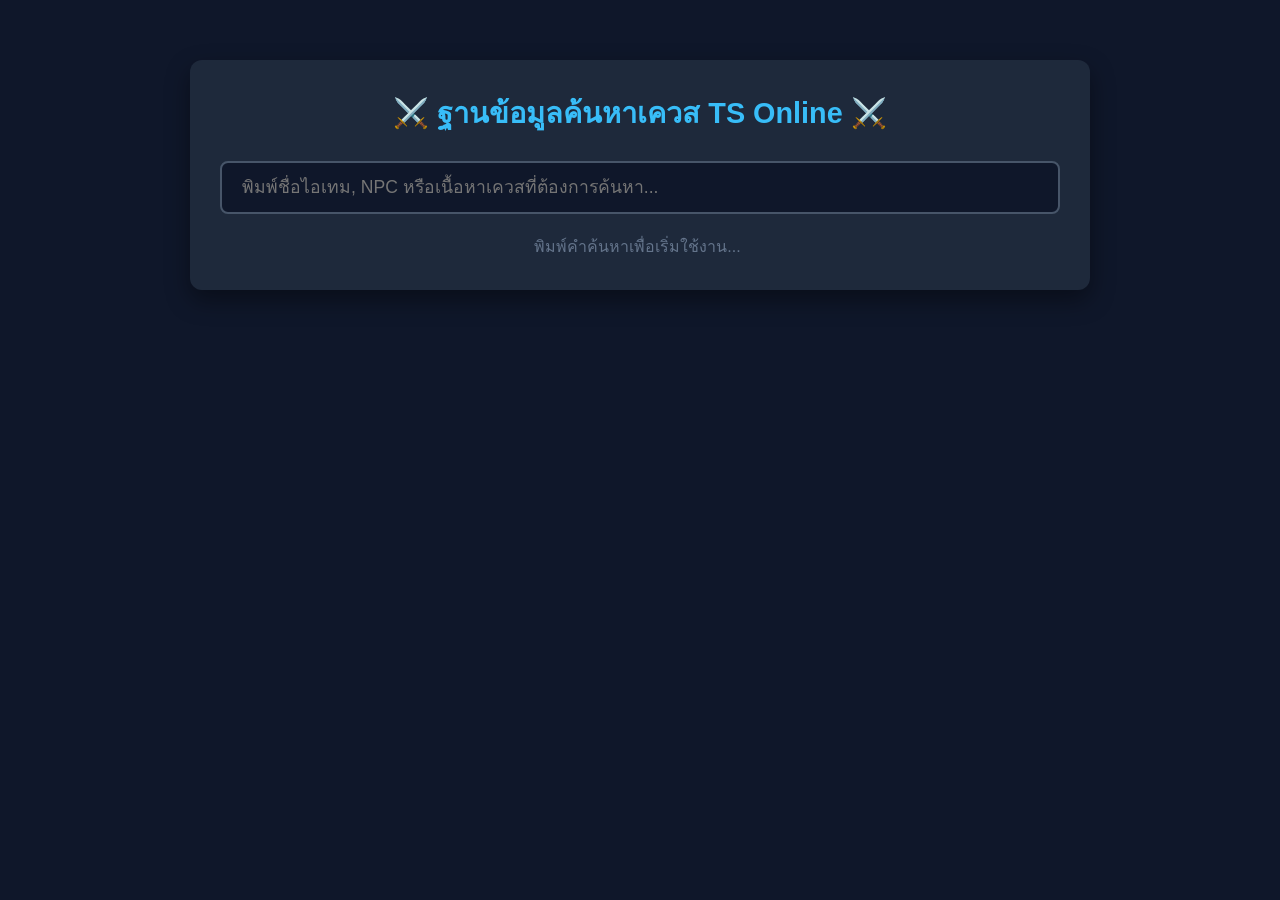
==== index.html @ 1b95e65a "Add files via upload" ====
<!DOCTYPE html>
<html lang="th">
<head>
    <meta charset="UTF-8">
    <meta name="viewport" content="width=device-width, initial-scale=1.0">
    <title>ฐานข้อมูล TS Online - ค้นหาเควสและไอเทม</title>
    <link rel="stylesheet" href="style.css">
</head>
<body>
    <div class="container">
        <h1>⚔️ ฐานข้อมูลค้นหาเควส TS Online ⚔️</h1>
        <div class="search-box">
            <input type="text" id="searchInput" placeholder="พิมพ์ชื่อไอเทม, NPC หรือเนื้อหาเควสที่ต้องการค้นหา..." onkeyup="searchGameData()">
        </div>
        <div id="resultCount"></div>
        <div id="results">
            <p style="text-align: center; color: #64748b;">พิมพ์คำค้นหาเพื่อเริ่มใช้งาน...</p>
        </div>
    </div>
    <script src="script.js"></script>
</body>
</html>
---- style.css ----
* {
    box-sizing: border-box;
    margin: 0;
    padding: 0;
    font-family: 'Segoe UI', Tahoma, Geneva, Verdana, sans-serif;
}

body {
    background-color: #0f172a;
    color: #e2e8f0;
    line-height: 1.6;
    padding: 20px;
}

.container {
    max-width: 900px;
    margin: 40px auto;
    background: #1e293b;
    padding: 30px;
    border-radius: 12px;
    box-shadow: 0 10px 25px rgba(0, 0, 0, 0.4);
}

h1 {
    text-align: center;
    color: #38bdf8;
    margin-bottom: 25px;
    font-size: 1.8rem;
}

.search-box {
    margin-bottom: 20px;
}

#searchInput {
    width: 100%;
    padding: 14px 20px;
    font-size: 1.1rem;
    background-color: #0f172a;
    border: 2px solid #475569;
    color: #fff;
    border-radius: 8px;
    outline: none;
    transition: all 0.3s ease;
}

#searchInput:focus {
    border-color: #38bdf8;
    box-shadow: 0 0 10px rgba(56, 189, 248, 0.3);
}

#resultCount {
    font-size: 0.95rem;
    color: #94a3b8;
    margin-bottom: 15px;
}

#results {
    display: flex;
    flex-direction: column;
    gap: 15px;
    max-height: 600px;
    overflow-y: auto;
    padding-right: 5px;
}

.result-card {
    background: #0f172a;
    border-left: 4px solid #38bdf8;
    padding: 15px 20px;
    border-radius: 6px;
    transition: transform 0.2s;
}

.result-card:hover {
    transform: translateY(-2px);
}

.result-card h3 {
    color: #f43f5e;
    font-size: 1rem;
    margin-bottom: 8px;
}

.result-card pre {
    background: #1e293b;
    padding: 10px;
    border-radius: 4px;
    font-size: 0.85rem;
    color: #cbd5e1;
    white-space: pre-wrap;
    word-break: break-all;
}
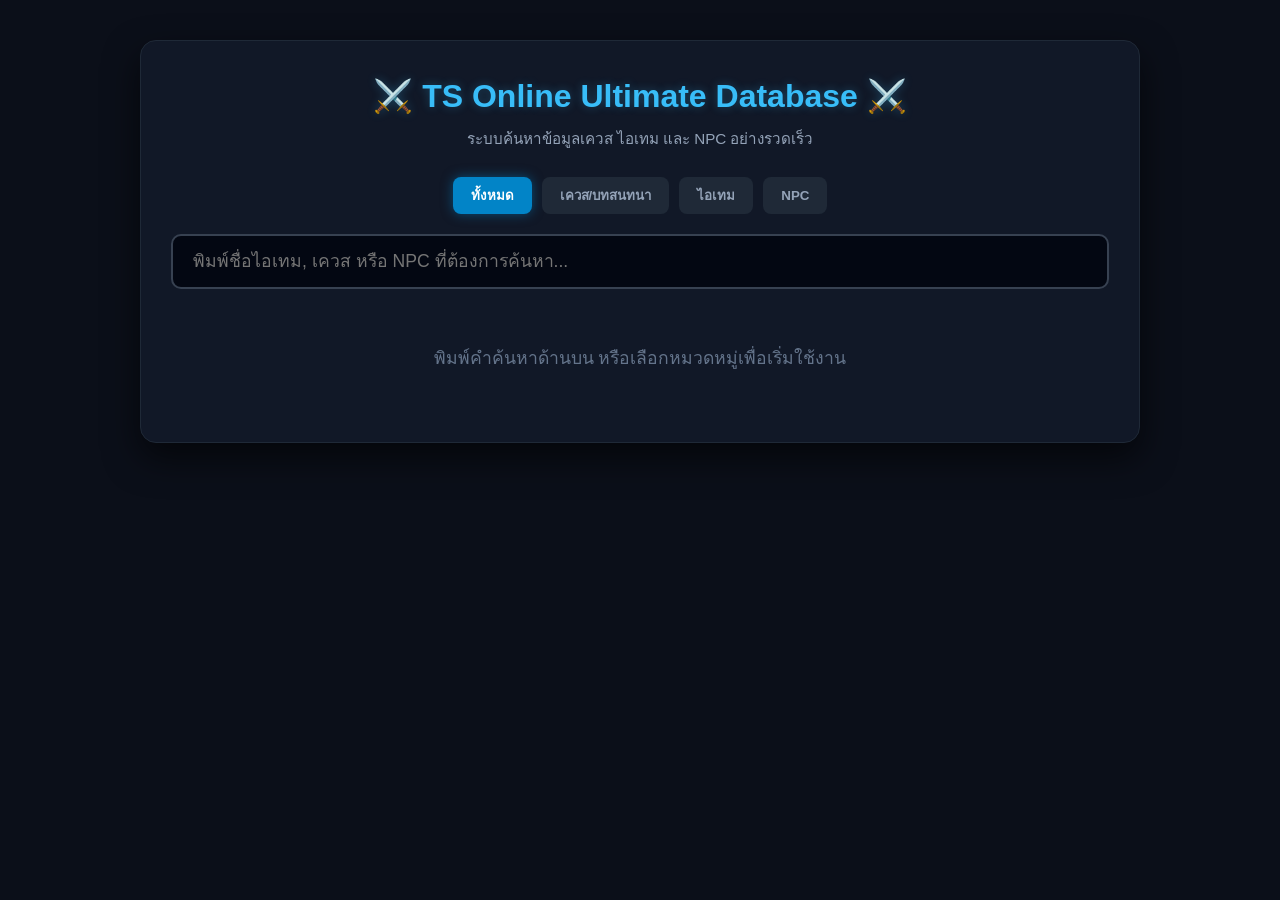
==== commit a44b4616: "Add files via upload" ====
--- a/index.html
+++ b/index.html
@@ -3,20 +3,46 @@
 <head>
     <meta charset="UTF-8">
     <meta name="viewport" content="width=device-width, initial-scale=1.0">
-    <title>ฐานข้อมูล TS Online - ค้นหาเควสและไอเทม</title>
+    <title>TS Online Database - ค้นหาข้อมูลเกม</title>
     <link rel="stylesheet" href="style.css">
 </head>
 <body>
     <div class="container">
-        <h1>⚔️ ฐานข้อมูลค้นหาเควส TS Online ⚔️</h1>
+        <header>
+            <h1>⚔️ TS Online Ultimate Database ⚔️</h1>
+            <p>ระบบค้นหาข้อมูลเควส ไอเทม และ NPC อย่างรวดเร็ว</p>
+        </header>
+
+        <!-- แถบเลือกหมวดหมู่ -->
+        <div class="filter-tabs">
+            <button class="tab-btn active" onclick="setCategory('all', event)">ทั้งหมด</button>
+            <button class="tab-btn" onclick="setCategory('quest', event)">เควส/บทสนทนา</button>
+            <button class="tab-btn" onclick="setCategory('item', event)">ไอเทม</button>
+            <button class="tab-btn" onclick="setCategory('npc', event)">NPC</button>
+        </div>
+
+        <!-- ช่องค้นหา -->
         <div class="search-box">
-            <input type="text" id="searchInput" placeholder="พิมพ์ชื่อไอเทม, NPC หรือเนื้อหาเควสที่ต้องการค้นหา..." onkeyup="searchGameData()">
+            <input type="text" id="searchInput" placeholder="พิมพ์ชื่อไอเทม, เควส หรือ NPC ที่ต้องการค้นหา..." onkeyup="searchGameData()">
         </div>
+
         <div id="resultCount"></div>
+        
+        <!-- พื้นที่แสดงผลตาราง -->
         <div id="results">
-            <p style="text-align: center; color: #64748b;">พิมพ์คำค้นหาเพื่อเริ่มใช้งาน...</p>
+            <div class="welcome-msg">พิมพ์คำค้นหาด้านบน หรือเลือกหมวดหมู่เพื่อเริ่มใช้งาน</div>
         </div>
     </div>
+
+    <!-- Modal สำหรับดูรายละเอียดเชิงลึก -->
+    <div id="detailModal" class="modal" style="display:none;">
+        <div class="modal-content">
+            <span class="close-btn" onclick="closeModal()">&times;</span>
+            <h2>รายละเอียดข้อมูล</h2>
+            <pre id="modalBody"></pre>
+        </div>
+    </div>
+
     <script src="script.js"></script>
 </body>
 </html>
--- a/style.css
+++ b/style.css
@@ -1,93 +1,37 @@
-* {
-    box-sizing: border-box;
-    margin: 0;
-    padding: 0;
-    font-family: 'Segoe UI', Tahoma, Geneva, Verdana, sans-serif;
-}
+* { box-sizing: border-box; margin: 0; padding: 0; font-family: 'Segoe UI', Tahoma, Geneva, Verdana, sans-serif; }
+body { background-color: #0b0f19; color: #f8fafc; line-height: 1.6; padding: 20px; }
+.container { max-width: 1000px; margin: 20px auto; background: #111827; padding: 30px; border-radius: 16px; box-shadow: 0 15px 35px rgba(0,0,0,0.6); border: 1px solid #1f2937; }
 
-body {
-    background-color: #0f172a;
-    color: #e2e8f0;
-    line-height: 1.6;
-    padding: 20px;
-}
+header { text-align: center; margin-bottom: 25px; }
+header h1 { color: #38bdf8; font-size: 2rem; margin-bottom: 5px; text-shadow: 0 0 10px rgba(56,189,248,0.3); }
+header p { color: #94a3b8; font-size: 0.95rem; }
 
-.container {
-    max-width: 900px;
-    margin: 40px auto;
-    background: #1e293b;
-    padding: 30px;
-    border-radius: 12px;
-    box-shadow: 0 10px 25px rgba(0, 0, 0, 0.4);
-}
+.filter-tabs { display: flex; gap: 10px; margin-bottom: 20px; justify-content: center; flex-wrap: wrap; }
+.tab-btn { background: #1f2937; border: none; color: #94a3b8; padding: 8px 18px; border-radius: 8px; cursor: pointer; font-weight: 600; transition: all 0.2s; }
+.tab-btn:hover { background: #374151; color: #fff; }
+.tab-btn.active { background: #0284c7; color: #fff; box-shadow: 0 0 12px rgba(2,132,199,0.5); }
 
-h1 {
-    text-align: center;
-    color: #38bdf8;
-    margin-bottom: 25px;
-    font-size: 1.8rem;
-}
+.search-box input { width: 100%; padding: 15px 20px; font-size: 1.1rem; background-color: #030712; border: 2px solid #374151; color: #fff; border-radius: 10px; outline: none; transition: all 0.3s; }
+.search-box input:focus { border-color: #38bdf8; box-shadow: 0 0 15px rgba(56,189,248,0.2); }
 
-.search-box {
-    margin-bottom: 20px;
-}
+#resultCount { font-size: 0.9rem; color: #94a3b8; margin: 15px 0 10px 0; font-weight: 500; }
 
-#searchInput {
-    width: 100%;
-    padding: 14px 20px;
-    font-size: 1.1rem;
-    background-color: #0f172a;
-    border: 2px solid #475569;
-    color: #fff;
-    border-radius: 8px;
-    outline: none;
-    transition: all 0.3s ease;
-}
+.data-table { width: 100%; border-collapse: collapse; background: #030712; border-radius: 10px; overflow: hidden; border: 1px solid #1f2937; }
+.data-table th, .data-table td { padding: 14px 18px; text-align: left; border-bottom: 1px solid #1f2937; font-size: 0.9rem; }
+.data-table th { background-color: #1f2937; color: #38bdf8; font-weight: 600; }
+.data-table tr:hover { background-color: rgba(56,189,248,0.05); cursor: pointer; }
 
-#searchInput:focus {
-    border-color: #38bdf8;
-    box-shadow: 0 0 10px rgba(56, 189, 248, 0.3);
-}
+.badge { padding: 5px 10px; border-radius: 6px; font-size: 0.75rem; font-weight: bold; display: inline-block; }
+.badge-item { background: #065f46; color: #34d399; }
+.badge-npc { background: #78350f; color: #fbbf24; }
+.badge-quest { background: #5b21b6; color: #a78bfa; }
 
-#resultCount {
-    font-size: 0.95rem;
-    color: #94a3b8;
-    margin-bottom: 15px;
-}
+.welcome-msg, .no-result { text-align: center; color: #64748b; padding: 40px; font-size: 1.1rem; }
 
-#results {
-    display: flex;
-    flex-direction: column;
-    gap: 15px;
-    max-height: 600px;
-    overflow-y: auto;
-    padding-right: 5px;
-}
-
-.result-card {
-    background: #0f172a;
-    border-left: 4px solid #38bdf8;
-    padding: 15px 20px;
-    border-radius: 6px;
-    transition: transform 0.2s;
-}
-
-.result-card:hover {
-    transform: translateY(-2px);
-}
-
-.result-card h3 {
-    color: #f43f5e;
-    font-size: 1rem;
-    margin-bottom: 8px;
-}
-
-.result-card pre {
-    background: #1e293b;
-    padding: 10px;
-    border-radius: 4px;
-    font-size: 0.85rem;
-    color: #cbd5e1;
-    white-space: pre-wrap;
-    word-break: break-all;
-}+/* Modal Styles */
+.modal { position: fixed; top: 0; left: 0; width: 100%; height: 100%; background: rgba(0,0,0,0.8); display: flex; justify-content: center; align-items: center; z-index: 1000; }
+.modal-content { background: #1f2937; padding: 25px; border-radius: 12px; width: 90%; max-width: 600px; max-height: 80vh; overflow-y: auto; position: relative; border: 1px solid #374151; }
+.close-btn { position: absolute; top: 15px; right: 20px; font-size: 1.5rem; color: #94a3b8; cursor: pointer; }
+.close-btn:hover { color: #fff; }
+.modal-content h2 { color: #38bdf8; margin-bottom: 15px; font-size: 1.2rem; }
+.modal-content pre { background: #030712; padding: 15px; border-radius: 8px; color: #e2e8f0; font-size: 0.85rem; white-space: pre-wrap; word-break: break-all; }
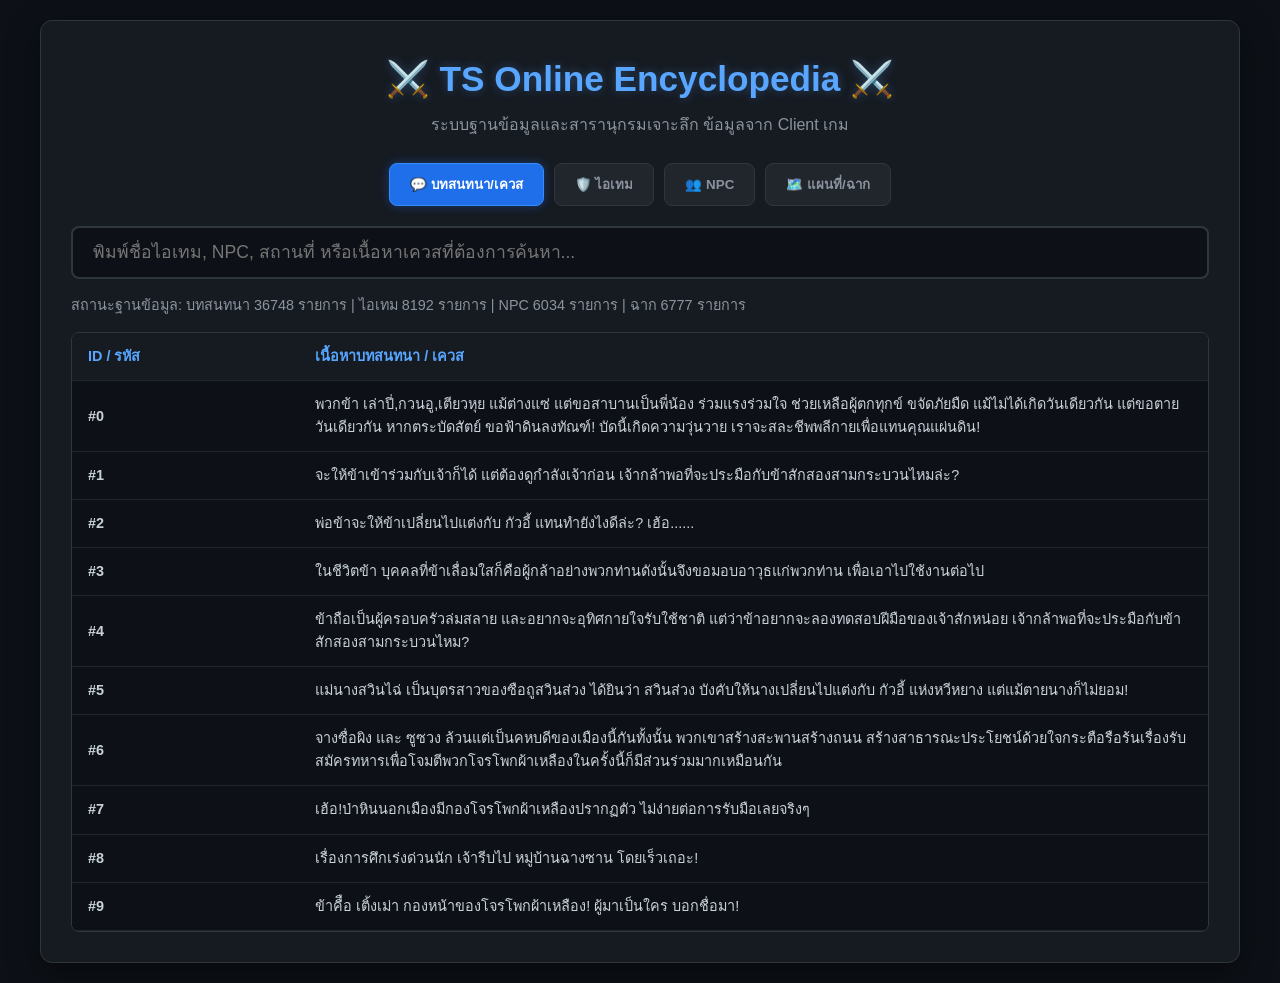
==== commit 4cce0d04: "Add files via upload" ====
--- a/index.html
+++ b/index.html
@@ -3,43 +3,51 @@
 <head>
     <meta charset="UTF-8">
     <meta name="viewport" content="width=device-width, initial-scale=1.0">
-    <title>TS Online Database - ค้นหาข้อมูลเกม</title>
+    <title>TS Online Encyclopedia - สารานุกรมเกม</title>
     <link rel="stylesheet" href="style.css">
 </head>
 <body>
-    <div class="container">
-        <header>
-            <h1>⚔️ TS Online Ultimate Database ⚔️</h1>
-            <p>ระบบค้นหาข้อมูลเควส ไอเทม และ NPC อย่างรวดเร็ว</p>
+    <div class="site-container">
+        <!-- แถบหัวเว็บ -->
+        <header class="site-header">
+            <h1>⚔️ TS Online Encyclopedia ⚔️</h1>
+            <p>ระบบฐานข้อมูลและสารานุกรมเจาะลึก ข้อมูลจาก Client เกม</p>
         </header>
 
-        <!-- แถบเลือกหมวดหมู่ -->
-        <div class="filter-tabs">
-            <button class="tab-btn active" onclick="setCategory('all', event)">ทั้งหมด</button>
-            <button class="tab-btn" onclick="setCategory('quest', event)">เควส/บทสนทนา</button>
-            <button class="tab-btn" onclick="setCategory('item', event)">ไอเทม</button>
-            <button class="tab-btn" onclick="setCategory('npc', event)">NPC</button>
+        <!-- แถบเลือกหมวดหมู่ข้อมูล -->
+        <div class="category-tabs">
+            <button class="tab-btn active" onclick="switchTab('talk', event)">💬 บทสนทนา/เควส</button>
+            <button class="tab-btn" onclick="switchTab('item', event)">🛡️ ไอเทม</button>
+            <button class="tab-btn" onclick="switchTab('npc', event)">👥 NPC</button>
+            <button class="tab-btn" onclick="switchTab('scene', event)">🗺️ แผนที่/ฉาก</button>
         </div>
 
-        <!-- ช่องค้นหา -->
-        <div class="search-box">
-            <input type="text" id="searchInput" placeholder="พิมพ์ชื่อไอเทม, เควส หรือ NPC ที่ต้องการค้นหา..." onkeyup="searchGameData()">
+        <!-- ช่องค้นหาหลัก -->
+        <div class="search-section">
+            <input type="text" id="searchInput" placeholder="พิมพ์ชื่อไอเทม, NPC, สถานที่ หรือเนื้อหาเควสที่ต้องการค้นหา..." onkeyup="filterData()">
         </div>
 
-        <div id="resultCount"></div>
-        
-        <!-- พื้นที่แสดงผลตาราง -->
-        <div id="results">
-            <div class="welcome-msg">พิมพ์คำค้นหาด้านบน หรือเลือกหมวดหมู่เพื่อเริ่มใช้งาน</div>
+        <div id="statsInfo" class="stats-info">กำลังโหลดข้อมูลฐานข้อมูล...</div>
+
+        <!-- พื้นที่แสดงตารางผลลัพธ์ -->
+        <div class="table-container">
+            <table class="encyclopedia-table">
+                <thead id="tableHeader">
+                    <!-- หัวตารางจะเปลี่ยนไปตามหมวดหมู่ -->
+                </thead>
+                <tbody id="tableBody">
+                    <!-- ข้อมูลจะถูกเติมด้วย JavaScript -->
+                </tbody>
+            </table>
         </div>
     </div>
 
     <!-- Modal สำหรับดูรายละเอียดเชิงลึก -->
-    <div id="detailModal" class="modal" style="display:none;">
-        <div class="modal-content">
+    <div id="detailModal" class="modal-overlay" style="display:none;">
+        <div class="modal-box">
             <span class="close-btn" onclick="closeModal()">&times;</span>
-            <h2>รายละเอียดข้อมูล</h2>
-            <pre id="modalBody"></pre>
+            <h2 id="modalTitle">รายละเอียดข้อมูล</h2>
+            <div id="modalContent" class="modal-body-content"></div>
         </div>
     </div>
 
--- a/style.css
+++ b/style.css
@@ -1,37 +1,31 @@
 * { box-sizing: border-box; margin: 0; padding: 0; font-family: 'Segoe UI', Tahoma, Geneva, Verdana, sans-serif; }
-body { background-color: #0b0f19; color: #f8fafc; line-height: 1.6; padding: 20px; }
-.container { max-width: 1000px; margin: 20px auto; background: #111827; padding: 30px; border-radius: 16px; box-shadow: 0 15px 35px rgba(0,0,0,0.6); border: 1px solid #1f2937; }
+body { background-color: #0d1117; color: #c9d1d9; line-height: 1.6; padding: 20px; }
+.site-container { max-width: 1200px; margin: 0 auto; background: #161b22; padding: 30px; border-radius: 12px; box-shadow: 0 10px 30px rgba(0,0,0,0.5); border: 1px solid #30363d; }
 
-header { text-align: center; margin-bottom: 25px; }
-header h1 { color: #38bdf8; font-size: 2rem; margin-bottom: 5px; text-shadow: 0 0 10px rgba(56,189,248,0.3); }
-header p { color: #94a3b8; font-size: 0.95rem; }
+.site-header { text-align: center; margin-bottom: 25px; }
+.site-header h1 { color: #58a6ff; font-size: 2.2rem; margin-bottom: 5px; text-shadow: 0 0 10px rgba(88,166,255,0.3); }
+.site-header p { color: #8b949e; font-size: 1rem; }
 
-.filter-tabs { display: flex; gap: 10px; margin-bottom: 20px; justify-content: center; flex-wrap: wrap; }
-.tab-btn { background: #1f2937; border: none; color: #94a3b8; padding: 8px 18px; border-radius: 8px; cursor: pointer; font-weight: 600; transition: all 0.2s; }
-.tab-btn:hover { background: #374151; color: #fff; }
-.tab-btn.active { background: #0284c7; color: #fff; box-shadow: 0 0 12px rgba(2,132,199,0.5); }
+.category-tabs { display: flex; gap: 10px; margin-bottom: 20px; justify-content: center; flex-wrap: wrap; }
+.tab-btn { background: #21262d; border: 1px solid #30363d; color: #8b949e; padding: 10px 20px; border-radius: 8px; cursor: pointer; font-weight: 600; transition: all 0.2s; }
+.tab-btn:hover { background: #30363d; color: #c9d1d9; }
+.tab-btn.active { background: #1f6feb; color: #fff; border-color: #388bfd; box-shadow: 0 0 10px rgba(31,111,235,0.4); }
 
-.search-box input { width: 100%; padding: 15px 20px; font-size: 1.1rem; background-color: #030712; border: 2px solid #374151; color: #fff; border-radius: 10px; outline: none; transition: all 0.3s; }
-.search-box input:focus { border-color: #38bdf8; box-shadow: 0 0 15px rgba(56,189,248,0.2); }
+.search-section input { width: 100%; padding: 14px 20px; font-size: 1.1rem; background-color: #0d1117; border: 2px solid #30363d; color: #fff; border-radius: 8px; outline: none; transition: all 0.3s; }
+.search-section input:focus { border-color: #58a6ff; box-shadow: 0 0 10px rgba(88,166,255,0.2); }
 
-#resultCount { font-size: 0.9rem; color: #94a3b8; margin: 15px 0 10px 0; font-weight: 500; }
+.stats-info { font-size: 0.9rem; color: #8b949e; margin: 15px 0; font-weight: 500; }
 
-.data-table { width: 100%; border-collapse: collapse; background: #030712; border-radius: 10px; overflow: hidden; border: 1px solid #1f2937; }
-.data-table th, .data-table td { padding: 14px 18px; text-align: left; border-bottom: 1px solid #1f2937; font-size: 0.9rem; }
-.data-table th { background-color: #1f2937; color: #38bdf8; font-weight: 600; }
-.data-table tr:hover { background-color: rgba(56,189,248,0.05); cursor: pointer; }
-
-.badge { padding: 5px 10px; border-radius: 6px; font-size: 0.75rem; font-weight: bold; display: inline-block; }
-.badge-item { background: #065f46; color: #34d399; }
-.badge-npc { background: #78350f; color: #fbbf24; }
-.badge-quest { background: #5b21b6; color: #a78bfa; }
-
-.welcome-msg, .no-result { text-align: center; color: #64748b; padding: 40px; font-size: 1.1rem; }
+.table-container { width: 100%; overflow-x: auto; background: #0d1117; border-radius: 8px; border: 1px solid #30363d; max-height: 600px; overflow-y: auto; }
+.encyclopedia-table { width: 100%; border-collapse: collapse; text-align: left; }
+.encyclopedia-table th, .encyclopedia-table td { padding: 12px 16px; border-bottom: 1px solid #21262d; font-size: 0.9rem; }
+.encyclopedia-table th { background-color: #161b22; color: #58a6ff; font-weight: 600; position: sticky; top: 0; z-index: 10; }
+.encyclopedia-table tr:hover { background-color: rgba(88,166,255,0.05); cursor: pointer; }
 
 /* Modal Styles */
-.modal { position: fixed; top: 0; left: 0; width: 100%; height: 100%; background: rgba(0,0,0,0.8); display: flex; justify-content: center; align-items: center; z-index: 1000; }
-.modal-content { background: #1f2937; padding: 25px; border-radius: 12px; width: 90%; max-width: 600px; max-height: 80vh; overflow-y: auto; position: relative; border: 1px solid #374151; }
-.close-btn { position: absolute; top: 15px; right: 20px; font-size: 1.5rem; color: #94a3b8; cursor: pointer; }
+.modal-overlay { position: fixed; top: 0; left: 0; width: 100%; height: 100%; background: rgba(0,0,0,0.8); display: flex; justify-content: center; align-items: center; z-index: 1000; }
+.modal-box { background: #161b22; padding: 25px; border-radius: 12px; width: 90%; max-width: 700px; max-height: 80vh; overflow-y: auto; position: relative; border: 1px solid #30363d; box-shadow: 0 15px 35px rgba(0,0,0,0.7); }
+.close-btn { position: absolute; top: 15px; right: 20px; font-size: 1.5rem; color: #8b949e; cursor: pointer; }
 .close-btn:hover { color: #fff; }
-.modal-content h2 { color: #38bdf8; margin-bottom: 15px; font-size: 1.2rem; }
-.modal-content pre { background: #030712; padding: 15px; border-radius: 8px; color: #e2e8f0; font-size: 0.85rem; white-space: pre-wrap; word-break: break-all; }+.modal-box h2 { color: #58a6ff; margin-bottom: 15px; font-size: 1.3rem; }
+.modal-body-content { background: #0d1117; padding: 15px; border-radius: 8px; color: #c9d1d9; font-size: 0.9rem; white-space: pre-wrap; word-break: break-all; border: 1px solid #30363d; }
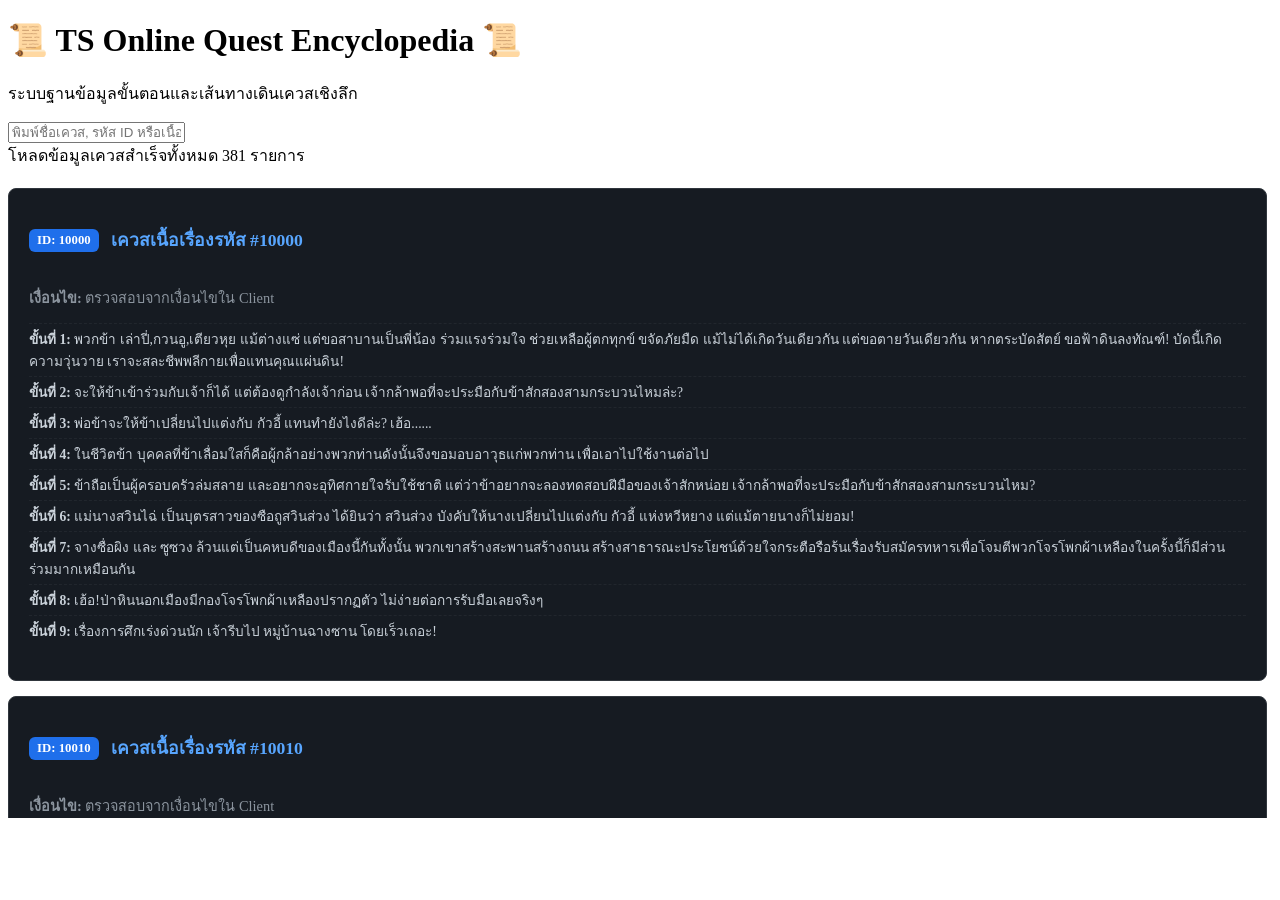
==== commit 77f91d91: "Add files via upload" ====
--- a/index.html
+++ b/index.html
@@ -3,50 +3,35 @@
 <head>
     <meta charset="UTF-8">
     <meta name="viewport" content="width=device-width, initial-scale=1.0">
-    <title>TS Online Encyclopedia - สารานุกรมเกม</title>
+    <title>TS Online Quest Encyclopedia - สารานุกรมเควส</title>
     <link rel="stylesheet" href="style.css">
 </head>
 <body>
     <div class="site-container">
         <!-- แถบหัวเว็บ -->
         <header class="site-header">
-            <h1>⚔️ TS Online Encyclopedia ⚔️</h1>
-            <p>ระบบฐานข้อมูลและสารานุกรมเจาะลึก ข้อมูลจาก Client เกม</p>
+            <h1>📜 TS Online Quest Encyclopedia 📜</h1>
+            <p>ระบบฐานข้อมูลขั้นตอนและเส้นทางเดินเควสเชิงลึก</p>
         </header>
 
-        <!-- แถบเลือกหมวดหมู่ข้อมูล -->
-        <div class="category-tabs">
-            <button class="tab-btn active" onclick="switchTab('talk', event)">💬 บทสนทนา/เควส</button>
-            <button class="tab-btn" onclick="switchTab('item', event)">🛡️ ไอเทม</button>
-            <button class="tab-btn" onclick="switchTab('npc', event)">👥 NPC</button>
-            <button class="tab-btn" onclick="switchTab('scene', event)">🗺️ แผนที่/ฉาก</button>
+        <!-- ช่องค้นหาเควส -->
+        <div class="search-section">
+            <input type="text" id="searchInput" placeholder="พิมพ์ชื่อเควส, รหัส ID หรือเนื้อหาขั้นตอนเพื่อค้นหา..." onkeyup="searchQuests()">
         </div>
 
-        <!-- ช่องค้นหาหลัก -->
-        <div class="search-section">
-            <input type="text" id="searchInput" placeholder="พิมพ์ชื่อไอเทม, NPC, สถานที่ หรือเนื้อหาเควสที่ต้องการค้นหา..." onkeyup="filterData()">
-        </div>
+        <div id="statsInfo" class="stats-info">กำลังโหลดข้อมูลเควส...</div>
 
-        <div id="statsInfo" class="stats-info">กำลังโหลดข้อมูลฐานข้อมูล...</div>
-
-        <!-- พื้นที่แสดงตารางผลลัพธ์ -->
-        <div class="table-container">
-            <table class="encyclopedia-table">
-                <thead id="tableHeader">
-                    <!-- หัวตารางจะเปลี่ยนไปตามหมวดหมู่ -->
-                </thead>
-                <tbody id="tableBody">
-                    <!-- ข้อมูลจะถูกเติมด้วย JavaScript -->
-                </tbody>
-            </table>
+        <!-- พื้นที่แสดงผลรายการเควส -->
+        <div id="questList" class="quest-list-container">
+            <!-- ข้อมูลเควสจะแสดงที่นี่ -->
         </div>
     </div>
 
-    <!-- Modal สำหรับดูรายละเอียดเชิงลึก -->
+    <!-- Modal สำหรับแสดงขั้นตอนเควสแบบละเอียด -->
     <div id="detailModal" class="modal-overlay" style="display:none;">
         <div class="modal-box">
             <span class="close-btn" onclick="closeModal()">&times;</span>
-            <h2 id="modalTitle">รายละเอียดข้อมูล</h2>
+            <h2 id="modalTitle">รายละเอียดเควส</h2>
             <div id="modalContent" class="modal-body-content"></div>
         </div>
     </div>
--- a/style.css
+++ b/style.css
@@ -1,31 +1,9 @@
-* { box-sizing: border-box; margin: 0; padding: 0; font-family: 'Segoe UI', Tahoma, Geneva, Verdana, sans-serif; }
-body { background-color: #0d1117; color: #c9d1d9; line-height: 1.6; padding: 20px; }
-.site-container { max-width: 1200px; margin: 0 auto; background: #161b22; padding: 30px; border-radius: 12px; box-shadow: 0 10px 30px rgba(0,0,0,0.5); border: 1px solid #30363d; }
-
-.site-header { text-align: center; margin-bottom: 25px; }
-.site-header h1 { color: #58a6ff; font-size: 2.2rem; margin-bottom: 5px; text-shadow: 0 0 10px rgba(88,166,255,0.3); }
-.site-header p { color: #8b949e; font-size: 1rem; }
-
-.category-tabs { display: flex; gap: 10px; margin-bottom: 20px; justify-content: center; flex-wrap: wrap; }
-.tab-btn { background: #21262d; border: 1px solid #30363d; color: #8b949e; padding: 10px 20px; border-radius: 8px; cursor: pointer; font-weight: 600; transition: all 0.2s; }
-.tab-btn:hover { background: #30363d; color: #c9d1d9; }
-.tab-btn.active { background: #1f6feb; color: #fff; border-color: #388bfd; box-shadow: 0 0 10px rgba(31,111,235,0.4); }
-
-.search-section input { width: 100%; padding: 14px 20px; font-size: 1.1rem; background-color: #0d1117; border: 2px solid #30363d; color: #fff; border-radius: 8px; outline: none; transition: all 0.3s; }
-.search-section input:focus { border-color: #58a6ff; box-shadow: 0 0 10px rgba(88,166,255,0.2); }
-
-.stats-info { font-size: 0.9rem; color: #8b949e; margin: 15px 0; font-weight: 500; }
-
-.table-container { width: 100%; overflow-x: auto; background: #0d1117; border-radius: 8px; border: 1px solid #30363d; max-height: 600px; overflow-y: auto; }
-.encyclopedia-table { width: 100%; border-collapse: collapse; text-align: left; }
-.encyclopedia-table th, .encyclopedia-table td { padding: 12px 16px; border-bottom: 1px solid #21262d; font-size: 0.9rem; }
-.encyclopedia-table th { background-color: #161b22; color: #58a6ff; font-weight: 600; position: sticky; top: 0; z-index: 10; }
-.encyclopedia-table tr:hover { background-color: rgba(88,166,255,0.05); cursor: pointer; }
-
-/* Modal Styles */
-.modal-overlay { position: fixed; top: 0; left: 0; width: 100%; height: 100%; background: rgba(0,0,0,0.8); display: flex; justify-content: center; align-items: center; z-index: 1000; }
-.modal-box { background: #161b22; padding: 25px; border-radius: 12px; width: 90%; max-width: 700px; max-height: 80vh; overflow-y: auto; position: relative; border: 1px solid #30363d; box-shadow: 0 15px 35px rgba(0,0,0,0.7); }
-.close-btn { position: absolute; top: 15px; right: 20px; font-size: 1.5rem; color: #8b949e; cursor: pointer; }
-.close-btn:hover { color: #fff; }
-.modal-box h2 { color: #58a6ff; margin-bottom: 15px; font-size: 1.3rem; }
-.modal-body-content { background: #0d1117; padding: 15px; border-radius: 8px; color: #c9d1d9; font-size: 0.9rem; white-space: pre-wrap; word-break: break-all; border: 1px solid #30363d; }+.quest-list-container { display: grid; grid-template-columns: 1fr; gap: 15px; margin-top: 20px; max-height: 70vh; overflow-y: auto; padding-right: 5px; }
+.quest-card { background: #161b22; border: 1px solid #30363d; border-radius: 8px; padding: 20px; cursor: pointer; transition: all 0.2s; }
+.quest-card:hover { border-color: #58a6ff; box-shadow: 0 4px 15px rgba(88,166,255,0.15); transform: translateY(-2px); }
+.quest-card-header { display: flex; align-items: center; gap: 12px; margin-bottom: 10px; }
+.badge-quest-id { background: #1f6feb; color: #fff; padding: 4px 8px; border-radius: 6px; font-size: 0.8rem; font-weight: bold; }
+.quest-card-header h3 { color: #58a6ff; font-size: 1.1rem; }
+.quest-card-body p { color: #8b949e; font-size: 0.9rem; margin-bottom: 8px; }
+.quest-steps-preview { list-style-type: none; padding-left: 0; font-size: 0.85rem; color: #c9d1d9; }
+.quest-step-item { padding: 4px 0; border-top: 1px dashed #21262d; }
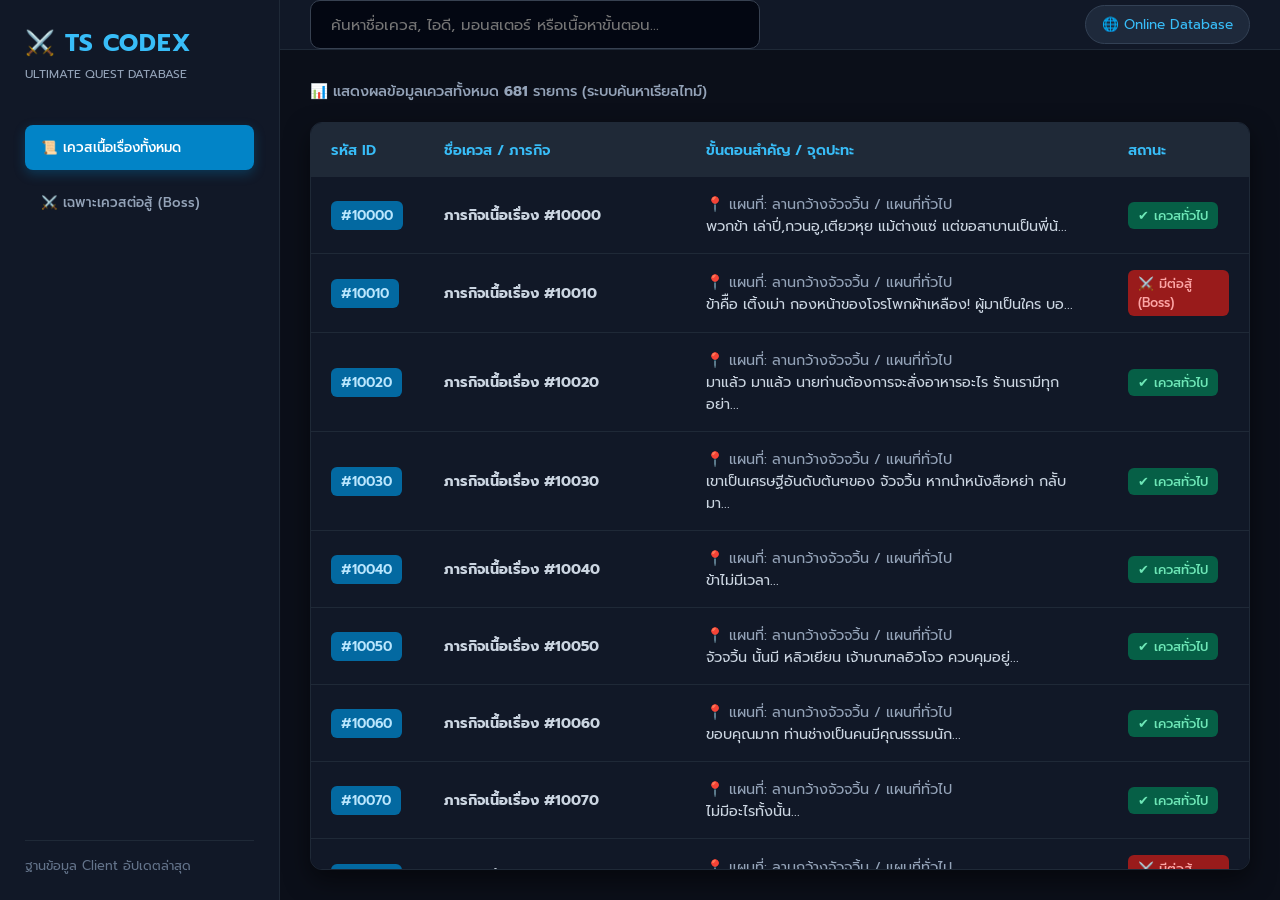
==== commit 323b1480: "Add files via upload" ====
--- a/index.html
+++ b/index.html
@@ -3,36 +3,70 @@
 <head>
     <meta charset="UTF-8">
     <meta name="viewport" content="width=device-width, initial-scale=1.0">
-    <title>TS Online Quest Encyclopedia - สารานุกรมเควส</title>
+    <title>TS Online Elite Quest Codex - สารานุกรมเควสขั้นเทพ</title>
     <link rel="stylesheet" href="style.css">
+    <!-- Google Fonts สำหรับฟอนต์เกมมิ่งทันสมัย -->
+    <link href="https://fonts.googleapis.com/css2?family=Prompt:wght@300;400;500;600;700&display=swap" rel="stylesheet">
 </head>
 <body>
-    <div class="site-container">
-        <!-- แถบหัวเว็บ -->
-        <header class="site-header">
-            <h1>📜 TS Online Quest Encyclopedia 📜</h1>
-            <p>ระบบฐานข้อมูลขั้นตอนและเส้นทางเดินเควสเชิงลึก</p>
-        </header>
+    <div class="app-layout">
+        <!-- Sidebar ด้านซ้ายสำหรับเลือกหมวด / กรองข้อมูล -->
+        <aside class="sidebar">
+            <div class="logo-area">
+                <h2>⚔️ TS CODEX</h2>
+                <span>Ultimate Quest Database</span>
+            </div>
+            <nav class="nav-menu">
+                <button class="nav-btn active" onclick="filterCategory('all', event)">📜 เควสเนื้อเรื่องทั้งหมด</button>
+                <button class="nav-btn" onclick="filterCategory('fight', event)">⚔️ เฉพาะเควสต่อสู้ (Boss)</button>
+            </nav>
+            <div class="sidebar-footer">
+                <p>ฐานข้อมูล Client อัปเดตล่าสุด</p>
+            </div>
+        </aside>
 
-        <!-- ช่องค้นหาเควส -->
-        <div class="search-section">
-            <input type="text" id="searchInput" placeholder="พิมพ์ชื่อเควส, รหัส ID หรือเนื้อหาขั้นตอนเพื่อค้นหา..." onkeyup="searchQuests()">
-        </div>
+        <!-- พื้นที่เนื้อหาหลักด้านขวา -->
+        <main class="main-content">
+            <header class="top-header">
+                <div class="search-box">
+                    <input type="text" id="searchInput" placeholder="ค้นหาชื่อเควส, ไอดี, มอนสเตอร์ หรือเนื้อหาขั้นตอน..." onkeyup="searchQuests()">
+                </div>
+                <div class="user-badge"><span>🌐 Online Database</span></div>
+            </header>
 
-        <div id="statsInfo" class="stats-info">กำลังโหลดข้อมูลเควส...</div>
-
-        <!-- พื้นที่แสดงผลรายการเควส -->
-        <div id="questList" class="quest-list-container">
-            <!-- ข้อมูลเควสจะแสดงที่นี่ -->
-        </div>
+            <div class="content-body">
+                <div class="stats-bar" id="statsInfo">กำลังโหลดข้อมูลระบบ...</div>
+                
+                <!-- ตารางแสดงผลสไตล์ Modern Table ผสมการ์ด -->
+                <div class="table-card-wrapper">
+                    <table class="modern-table">
+                        <thead>
+                            <tr>
+                                <th width="12%">รหัส ID</th>
+                                <th width="28%">ชื่อเควส / ภารกิจ</th>
+                                <th width="45%">ขั้นตอนสำคัญ / จุดปะทะ</th>
+                                <th width="15%">สถานะ</th>
+                            </tr>
+                        </thead>
+                        <tbody id="questTableBody">
+                            <!-- ข้อมูลสอดแทรกด้วย JS -->
+                        </tbody>
+                    </table>
+                </div>
+            </div>
+        </main>
     </div>
 
-    <!-- Modal สำหรับแสดงขั้นตอนเควสแบบละเอียด -->
-    <div id="detailModal" class="modal-overlay" style="display:none;">
-        <div class="modal-box">
-            <span class="close-btn" onclick="closeModal()">&times;</span>
-            <h2 id="modalTitle">รายละเอียดเควส</h2>
-            <div id="modalContent" class="modal-body-content"></div>
+    <!-- Modal Popup สำหรับดูรายละเอียดสเต็ปการเดินเควสแบบละเอียดยิบ -->
+    <div id="questModal" class="modal-backdrop" style="display:none;">
+        <div class="modal-container">
+            <div class="modal-header">
+                <h3 id="modalQuestTitle">รายละเอียดเควส</h3>
+                <button class="close-x" onclick="closeModal()">&times;</button>
+            </div>
+            <div class="modal-body" id="modalQuestBody">
+                <!-- รายละเอียดสเต็ปย่อย -->
+            </div>
         </div>
     </div>
 
--- a/style.css
+++ b/style.css
@@ -1,9 +1,45 @@
-.quest-list-container { display: grid; grid-template-columns: 1fr; gap: 15px; margin-top: 20px; max-height: 70vh; overflow-y: auto; padding-right: 5px; }
-.quest-card { background: #161b22; border: 1px solid #30363d; border-radius: 8px; padding: 20px; cursor: pointer; transition: all 0.2s; }
-.quest-card:hover { border-color: #58a6ff; box-shadow: 0 4px 15px rgba(88,166,255,0.15); transform: translateY(-2px); }
-.quest-card-header { display: flex; align-items: center; gap: 12px; margin-bottom: 10px; }
-.badge-quest-id { background: #1f6feb; color: #fff; padding: 4px 8px; border-radius: 6px; font-size: 0.8rem; font-weight: bold; }
-.quest-card-header h3 { color: #58a6ff; font-size: 1.1rem; }
-.quest-card-body p { color: #8b949e; font-size: 0.9rem; margin-bottom: 8px; }
-.quest-steps-preview { list-style-type: none; padding-left: 0; font-size: 0.85rem; color: #c9d1d9; }
-.quest-step-item { padding: 4px 0; border-top: 1px dashed #21262d; }+* { box-sizing: border-box; margin: 0; padding: 0; font-family: 'Prompt', sans-serif; }
+body { background: #090d16; color: #e1e7ec; height: 100vh; overflow: hidden; }
+
+.app-layout { display: flex; height: 100vh; width: 100vw; }
+
+/* Sidebar */
+.sidebar { width: 280px; background: #111827; border-right: 1px solid #1f2937; display: flex; flex-direction: column; padding: 25px; }
+.logo-area h2 { color: #38bdf8; font-size: 1.5rem; font-weight: 700; letter-spacing: 1px; }
+.logo-area span { font-size: 0.75rem; color: #94a3b8; text-transform: uppercase; }
+.nav-menu { margin-top: 40px; display: flex; flex-direction: column; gap: 10px; flex-grow: 1; }
+.nav-btn { background: transparent; border: none; color: #94a3b8; text-align: left; padding: 12px 16px; border-radius: 8px; cursor: pointer; font-size: 0.95font; font-weight: 500; transition: all 0.2s; }
+.nav-btn:hover, .nav-btn.active { background: #0284c7; color: #fff; box-shadow: 0 4px 12px rgba(2, 132, 199, 0.3); }
+.sidebar-footer { font-size: 0.8rem; color: #64748b; border-top: 1px solid #1f2937; padding-top: 15px; }
+
+/* Main Content */
+.main-content { flex-grow: 1; display: flex; flex-direction: column; background: #0b0f19; overflow: hidden; }
+.top-header { height: 80px; background: #111827; border-bottom: 1px solid #1f2937; display: flex; align-items: center; justify-content: space-between; padding: 0 30px; }
+.search-box input { width: 450px; background: #030712; border: 1px solid #374151; padding: 12px 20px; border-radius: 10px; color: #fff; font-size: 0.95rem; outline: none; transition: all 0.3s; }
+.search-box input:focus { border-color: #38bdf8; box-shadow: 0 0 0 3px rgba(56, 189, 248, 0.15); }
+.user-badge { background: #1e293b; padding: 8px 16px; border-radius: 20px; font-size: 0.85rem; color: #38bdf8; border: 1px solid #334155; }
+
+.content-body { padding: 30px; flex-grow: 1; display: flex; flex-direction: column; overflow: hidden; }
+.stats-bar { margin-bottom: 20px; font-size: 0.9rem; color: #94a3b8; font-weight: 500; }
+
+/* Table Style */
+.table-card-wrapper { background: #111827; border: 1px solid #1f2937; border-radius: 12px; flex-grow: 1; overflow-y: auto; box-shadow: 0 10px 25px rgba(0,0,0,0.5); }
+.modern-table { width: 100%; border-collapse: collapse; text-align: left; }
+.modern-table th { background: #1f2937; color: #38bdf8; padding: 16px 20px; font-weight: 600; font-size: 0.9rem; position: sticky; top: 0; z-index: 10; }
+.modern-table td { padding: 16px 20px; border-bottom: 1px solid #1f2937; font-size: 0.9rem; color: #cbd5e1; }
+.modern-table tr:hover { background: rgba(56, 189, 248, 0.04); cursor: pointer; }
+
+.badge-id { background: #0369a1; color: #bae6fd; padding: 4px 10px; border-radius: 6px; font-weight: 600; font-size: 0.85rem; }
+.badge-status { background: #065f46; color: #6ee7b7; padding: 4px 10px; border-radius: 6px; font-size: 0.8rem; font-weight: 500; display: inline-block; }
+.badge-fight { background: #991b1b; color: #fca5a5; padding: 4px 10px; border-radius: 6px; font-size: 0.8rem; font-weight: 500; display: inline-block; }
+
+/* Modal Popup */
+.modal-backdrop { position: fixed; top: 0; left: 0; width: 100vw; height: 100vh; background: rgba(0,0,0,0.75); backdrop-filter: blur(5px); display: flex; justify-content: center; align-items: center; z-index: 1000; }
+.modal-container { background: #111827; border: 1px solid #374151; width: 700px; max-height: 85vh; border-radius: 16px; display: flex; flex-direction: column; box-shadow: 0 25px 50px -12px rgba(0, 0, 0, 0.7); }
+.modal-header { padding: 20px 25px; border-bottom: 1px solid #1f2937; display: flex; justify-content: space-between; align-items: center; }
+.modal-header h3 { color: #38bdf8; font-size: 1.2rem; }
+.close-x { background: none; border: none; color: #94a3b8; font-size: 1.8rem; cursor: pointer; }
+.close-x:hover { color: #fff; }
+.modal-body { padding: 25px; overflow-y: auto; font-size: 0.95rem; line-height: 1.7; }
+.step-box { background: #0b0f19; border: 1px solid #1f2937; padding: 15px; border-radius: 10px; margin-bottom: 12px; }
+.step-box h4 { color: #38bdf8; margin-bottom: 5px; font-size: 0.95rem; }
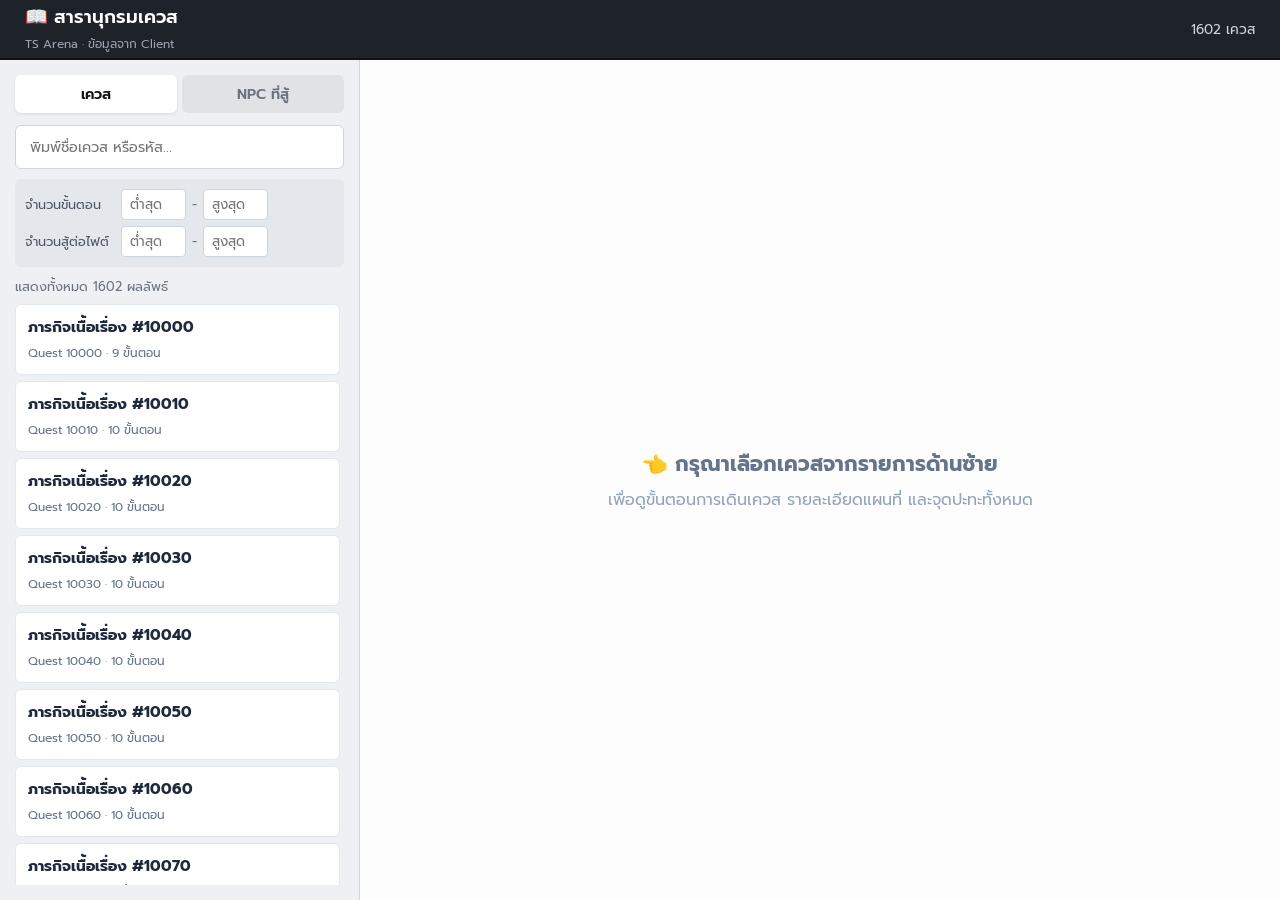
==== commit 7d8dd013: "Add files via upload" ====
--- a/index.html
+++ b/index.html
@@ -3,71 +3,64 @@
 <head>
     <meta charset="UTF-8">
     <meta name="viewport" content="width=device-width, initial-scale=1.0">
-    <title>TS Online Elite Quest Codex - สารานุกรมเควสขั้นเทพ</title>
+    <title>สารานุกรมเควส - TS Arena</title>
     <link rel="stylesheet" href="style.css">
-    <!-- Google Fonts สำหรับฟอนต์เกมมิ่งทันสมัย -->
     <link href="https://fonts.googleapis.com/css2?family=Prompt:wght@300;400;500;600;700&display=swap" rel="stylesheet">
 </head>
 <body>
-    <div class="app-layout">
-        <!-- Sidebar ด้านซ้ายสำหรับเลือกหมวด / กรองข้อมูล -->
-        <aside class="sidebar">
-            <div class="logo-area">
-                <h2>⚔️ TS CODEX</h2>
-                <span>Ultimate Quest Database</span>
+    <!-- แถบหัวเว็บด้านบน -->
+    <header class="top-navbar">
+        <div class="nav-title">
+            <h2>📖 สารานุกรมเควส</h2>
+            <span>TS Arena · ข้อมูลจาก Client</span>
+        </div>
+        <div class="nav-stats" id="totalStatsCounter">กำลังโหลด...</div>
+    </header>
+
+    <!-- เลย์เอาต์หลักแบ่งซ้าย-ขวา -->
+    <div class="main-container">
+        <!-- คอลัมน์ซ้าย: ช่องค้นหา ตัวกรอง และรายชื่อเควส -->
+        <aside class="left-sidebar">
+            <div class="tabs-switch">
+                <button class="tab-btn active">เควส</button>
+                <button class="tab-btn inactive" onclick="alert('กำลังพัฒนาส่วน NPC ที่สู้')">NPC ที่สู้</button>
             </div>
-            <nav class="nav-menu">
-                <button class="nav-btn active" onclick="filterCategory('all', event)">📜 เควสเนื้อเรื่องทั้งหมด</button>
-                <button class="nav-btn" onclick="filterCategory('fight', event)">⚔️ เฉพาะเควสต่อสู้ (Boss)</button>
-            </nav>
-            <div class="sidebar-footer">
-                <p>ฐานข้อมูล Client อัปเดตล่าสุด</p>
+
+            <div class="search-box-area">
+                <input type="text" id="searchInput" placeholder="พิมพ์ชื่อเควส หรือรหัส..." onkeyup="filterAndSearchQuests()">
+            </div>
+
+            <!-- ฟิลเตอร์กรองขั้นสูง -->
+            <div class="filter-box">
+                <div class="filter-row">
+                    <label>จำนวนขั้นตอน</label>
+                    <input type="number" id="minSteps" placeholder="ต่ำสุด" oninput="filterAndSearchQuests()">
+                    <span>-</span>
+                    <input type="number" id="maxSteps" placeholder="สูงสุด" oninput="filterAndSearchQuests()">
+                </div>
+                <div class="filter-row">
+                    <label>จำนวนสู้ต่อไฟต์</label>
+                    <input type="number" id="minFights" placeholder="ต่ำสุด" oninput="filterAndSearchQuests()">
+                    <span>-</span>
+                    <input type="number" id="maxFights" placeholder="สูงสุด" oninput="filterAndSearchQuests()">
+                </div>
+            </div>
+
+            <div class="results-count" id="resultCountText">แสดงทั้งหมด 0 ผลลัพธ์</div>
+
+            <!-- รายการรายชื่อเควสฝั่งซ้าย -->
+            <div class="quest-sidebar-list" id="sidebarQuestList">
+                <!-- รายการจะถูกเติมด้วย JavaScript -->
             </div>
         </aside>
 
-        <!-- พื้นที่เนื้อหาหลักด้านขวา -->
-        <main class="main-content">
-            <header class="top-header">
-                <div class="search-box">
-                    <input type="text" id="searchInput" placeholder="ค้นหาชื่อเควส, ไอดี, มอนสเตอร์ หรือเนื้อหาขั้นตอน..." onkeyup="searchQuests()">
-                </div>
-                <div class="user-badge"><span>🌐 Online Database</span></div>
-            </header>
-
-            <div class="content-body">
-                <div class="stats-bar" id="statsInfo">กำลังโหลดข้อมูลระบบ...</div>
-                
-                <!-- ตารางแสดงผลสไตล์ Modern Table ผสมการ์ด -->
-                <div class="table-card-wrapper">
-                    <table class="modern-table">
-                        <thead>
-                            <tr>
-                                <th width="12%">รหัส ID</th>
-                                <th width="28%">ชื่อเควส / ภารกิจ</th>
-                                <th width="45%">ขั้นตอนสำคัญ / จุดปะทะ</th>
-                                <th width="15%">สถานะ</th>
-                            </tr>
-                        </thead>
-                        <tbody id="questTableBody">
-                            <!-- ข้อมูลสอดแทรกด้วย JS -->
-                        </tbody>
-                    </table>
-                </div>
+        <!-- คอลัมน์ขวา: พื้นที่แสดงรายละเอียดเควสที่เลือก (Timeline) -->
+        <main class="right-content" id="rightDetailArea">
+            <div class="welcome-pane">
+                <h2>👈 กรุณาเลือกเควสจากรายการด้านซ้าย</h2>
+                <p>เพื่อดูขั้นตอนการเดินเควส รายละเอียดแผนที่ และจุดปะทะทั้งหมด</p>
             </div>
         </main>
-    </div>
-
-    <!-- Modal Popup สำหรับดูรายละเอียดสเต็ปการเดินเควสแบบละเอียดยิบ -->
-    <div id="questModal" class="modal-backdrop" style="display:none;">
-        <div class="modal-container">
-            <div class="modal-header">
-                <h3 id="modalQuestTitle">รายละเอียดเควส</h3>
-                <button class="close-x" onclick="closeModal()">&times;</button>
-            </div>
-            <div class="modal-body" id="modalQuestBody">
-                <!-- รายละเอียดสเต็ปย่อย -->
-            </div>
-        </div>
     </div>
 
     <script src="script.js"></script>
--- a/style.css
+++ b/style.css
@@ -1,45 +1,62 @@
 * { box-sizing: border-box; margin: 0; padding: 0; font-family: 'Prompt', sans-serif; }
-body { background: #090d16; color: #e1e7ec; height: 100vh; overflow: hidden; }
+body { background: #f4f5f7; color: #333; height: 100vh; display: flex; flex-direction: column; overflow: hidden; }
 
-.app-layout { display: flex; height: 100vh; width: 100vw; }
+/* Top Navbar */
+.top-navbar { background: #1e2229; color: #fff; height: 60px; display: flex; align-items: center; justify-content: space-between; padding: 0 25px; border-bottom: 2px solid #111; }
+.nav-title h2 { font-size: 1.15rem; font-weight: 600; }
+.nav-title span { font-size: 0.75rem; color: #9ca3af; }
+.nav-stats { font-size: 0.85rem; color: #d1d5db; }
 
-/* Sidebar */
-.sidebar { width: 280px; background: #111827; border-right: 1px solid #1f2937; display: flex; flex-direction: column; padding: 25px; }
-.logo-area h2 { color: #38bdf8; font-size: 1.5rem; font-weight: 700; letter-spacing: 1px; }
-.logo-area span { font-size: 0.75rem; color: #94a3b8; text-transform: uppercase; }
-.nav-menu { margin-top: 40px; display: flex; flex-direction: column; gap: 10px; flex-grow: 1; }
-.nav-btn { background: transparent; border: none; color: #94a3b8; text-align: left; padding: 12px 16px; border-radius: 8px; cursor: pointer; font-size: 0.95font; font-weight: 500; transition: all 0.2s; }
-.nav-btn:hover, .nav-btn.active { background: #0284c7; color: #fff; box-shadow: 0 4px 12px rgba(2, 132, 199, 0.3); }
-.sidebar-footer { font-size: 0.8rem; color: #64748b; border-top: 1px solid #1f2937; padding-top: 15px; }
+/* Main Container Layout */
+.main-container { display: flex; flex-grow: 1; height: calc(100vh - 60px); overflow: hidden; }
 
-/* Main Content */
-.main-content { flex-grow: 1; display: flex; flex-direction: column; background: #0b0f19; overflow: hidden; }
-.top-header { height: 80px; background: #111827; border-bottom: 1px solid #1f2937; display: flex; align-items: center; justify-content: space-between; padding: 0 30px; }
-.search-box input { width: 450px; background: #030712; border: 1px solid #374151; padding: 12px 20px; border-radius: 10px; color: #fff; font-size: 0.95rem; outline: none; transition: all 0.3s; }
-.search-box input:focus { border-color: #38bdf8; box-shadow: 0 0 0 3px rgba(56, 189, 248, 0.15); }
-.user-badge { background: #1e293b; padding: 8px 16px; border-radius: 20px; font-size: 0.85rem; color: #38bdf8; border: 1px solid #334155; }
+/* Left Sidebar */
+.left-sidebar { width: 360px; background: #eef0f3; border-right: 1px solid #d1d5db; display: flex; flex-direction: column; padding: 15px; }
+.tabs-switch { display: flex; gap: 5px; margin-bottom: 12px; }
+.tab-btn { flex: 1; padding: 8px; border: none; border-radius: 6px; font-weight: 600; cursor: pointer; font-size: 0.9rem; }
+.tab-btn.active { background: #fff; color: #111; box-shadow: 0 1px 3px rgba(0,0,0,0.1); }
+.tab-btn.inactive { background: #e0e2e6; color: #6b7280; }
 
-.content-body { padding: 30px; flex-grow: 1; display: flex; flex-direction: column; overflow: hidden; }
-.stats-bar { margin-bottom: 20px; font-size: 0.9rem; color: #94a3b8; font-weight: 500; }
+.search-box-area input { width: 100%; padding: 10px 14px; border: 1px solid #cbd5e1; border-radius: 6px; font-size: 0.9rem; outline: none; background: #fff; margin-bottom: 10px; }
+.search-box-area input:focus { border-color: #3b82f6; }
 
-/* Table Style */
-.table-card-wrapper { background: #111827; border: 1px solid #1f2937; border-radius: 12px; flex-grow: 1; overflow-y: auto; box-shadow: 0 10px 25px rgba(0,0,0,0.5); }
-.modern-table { width: 100%; border-collapse: collapse; text-align: left; }
-.modern-table th { background: #1f2937; color: #38bdf8; padding: 16px 20px; font-weight: 600; font-size: 0.9rem; position: sticky; top: 0; z-index: 10; }
-.modern-table td { padding: 16px 20px; border-bottom: 1px solid #1f2937; font-size: 0.9rem; color: #cbd5e1; }
-.modern-table tr:hover { background: rgba(56, 189, 248, 0.04); cursor: pointer; }
+/* Filter Box */
+.filter-box { background: #e4e7ec; padding: 10px; border-radius: 6px; margin-bottom: 10px; font-size: 0.8rem; }
+.filter-row { display: flex; align-items: center; gap: 6px; margin-bottom: 6px; }
+.filter-row:last-child { margin-bottom: 0; }
+.filter-row label { width: 90px; color: #4b5563; }
+.filter-row input { width: 65px; padding: 4px 6px; border: 1px solid #cbd5e1; border-radius: 4px; text-align: center; background: #fff; }
+.filter-row span { color: #6b7280; }
 
-.badge-id { background: #0369a1; color: #bae6fd; padding: 4px 10px; border-radius: 6px; font-weight: 600; font-size: 0.85rem; }
-.badge-status { background: #065f46; color: #6ee7b7; padding: 4px 10px; border-radius: 6px; font-size: 0.8rem; font-weight: 500; display: inline-block; }
-.badge-fight { background: #991b1b; color: #fca5a5; padding: 4px 10px; border-radius: 6px; font-size: 0.8rem; font-weight: 500; display: inline-block; }
+.results-count { font-size: 0.8rem; color: #6b7280; margin-bottom: 8px; }
 
-/* Modal Popup */
-.modal-backdrop { position: fixed; top: 0; left: 0; width: 100vw; height: 100vh; background: rgba(0,0,0,0.75); backdrop-filter: blur(5px); display: flex; justify-content: center; align-items: center; z-index: 1000; }
-.modal-container { background: #111827; border: 1px solid #374151; width: 700px; max-height: 85vh; border-radius: 16px; display: flex; flex-direction: column; box-shadow: 0 25px 50px -12px rgba(0, 0, 0, 0.7); }
-.modal-header { padding: 20px 25px; border-bottom: 1px solid #1f2937; display: flex; justify-content: space-between; align-items: center; }
-.modal-header h3 { color: #38bdf8; font-size: 1.2rem; }
-.close-x { background: none; border: none; color: #94a3b8; font-size: 1.8rem; cursor: pointer; }
-.close-x:hover { color: #fff; }
-.modal-body { padding: 25px; overflow-y: auto; font-size: 0.95rem; line-height: 1.7; }
-.step-box { background: #0b0f19; border: 1px solid #1f2937; padding: 15px; border-radius: 10px; margin-bottom: 12px; }
-.step-box h4 { color: #38bdf8; margin-bottom: 5px; font-size: 0.95rem; }+/* Sidebar Quest List */
+.quest-sidebar-list { flex-grow: 1; overflow-y: auto; display: flex; flex-direction: column; gap: 6px; padding-right: 4px; }
+.sidebar-item { background: #fff; padding: 10px 12px; border-radius: 6px; border: 1px solid #e2e8f0; cursor: pointer; transition: all 0.15s; }
+.sidebar-item:hover { border-color: #94a3b8; background: #fafafa; }
+.sidebar-item.selected { border-color: #3b82f6; background: #eff6ff; box-shadow: 0 0 0 1px #3b82f6; }
+.sidebar-item h4 { font-size: 0.95rem; color: #1e293b; margin-bottom: 2px; }
+.sidebar-item span { font-size: 0.75rem; color: #64748b; }
+
+/* Right Content Area (Timeline) */
+.right-content { flex-grow: 1; background: #fdfdfd; padding: 30px; overflow-y: auto; }
+.welcome-pane { display: flex; flex-direction: column; align-items: center; justify-content: center; height: 100%; color: #94a3b8; text-align: center; }
+.welcome-pane h2 { font-size: 1.3rem; margin-bottom: 8px; color: #64748b; }
+
+/* Quest Detail Header */
+.detail-header { margin-bottom: 20px; border-bottom: 1px solid #e2e8f0; padding-bottom: 15px; }
+.detail-meta-id { font-size: 0.8rem; color: #64748b; font-weight: 600; text-transform: uppercase; margin-bottom: 4px; }
+.detail-header h1 { font-size: 1.8rem; color: #0f172a; font-weight: 700; margin-bottom: 8px; }
+.detail-sub-info { font-size: 0.85rem; color: #475569; }
+
+/* Prerequisite Box */
+.prereq-box { background: #f8fafc; border-left: 4px solid #cbd5e1; padding: 12px 15px; border-radius: 0 6px 6px 0; font-size: 0.88rem; color: #334155; margin-bottom: 25px; }
+
+/* Timeline Steps */
+.timeline-title { font-size: 1.05rem; font-weight: 600; color: #1e293b; margin-bottom: 15px; }
+.timeline-container { display: flex; flex-direction: column; gap: 12px; }
+.timeline-step-card { background: #fff; border: 1px solid #e2e8f0; border-radius: 8px; padding: 15px 20px; display: flex; gap: 15px; align-items: flex-start; box-shadow: 0 1px 2px rgba(0,0,0,0.02); }
+.step-number-circle { background: #10b981; color: #fff; width: 28px; height: 28px; border-radius: 50%; display: flex; align-items: center; justify-content: center; font-size: 0.85rem; font-weight: 600; flex-shrink: 0; margin-top: 2px; }
+.step-body-content h4 { font-size: 0.95rem; color: #0f172a; margin-bottom: 4px; font-weight: 600; }
+.step-body-content p { font-size: 0.85rem; color: #475569; margin-bottom: 6px; }
+.step-map-badge { display: inline-flex; align-items: center; gap: 4px; font-size: 0.78rem; color: #0369a1; background: #e0f2fe; padding: 3px 8px; border-radius: 4px; font-weight: 500; }
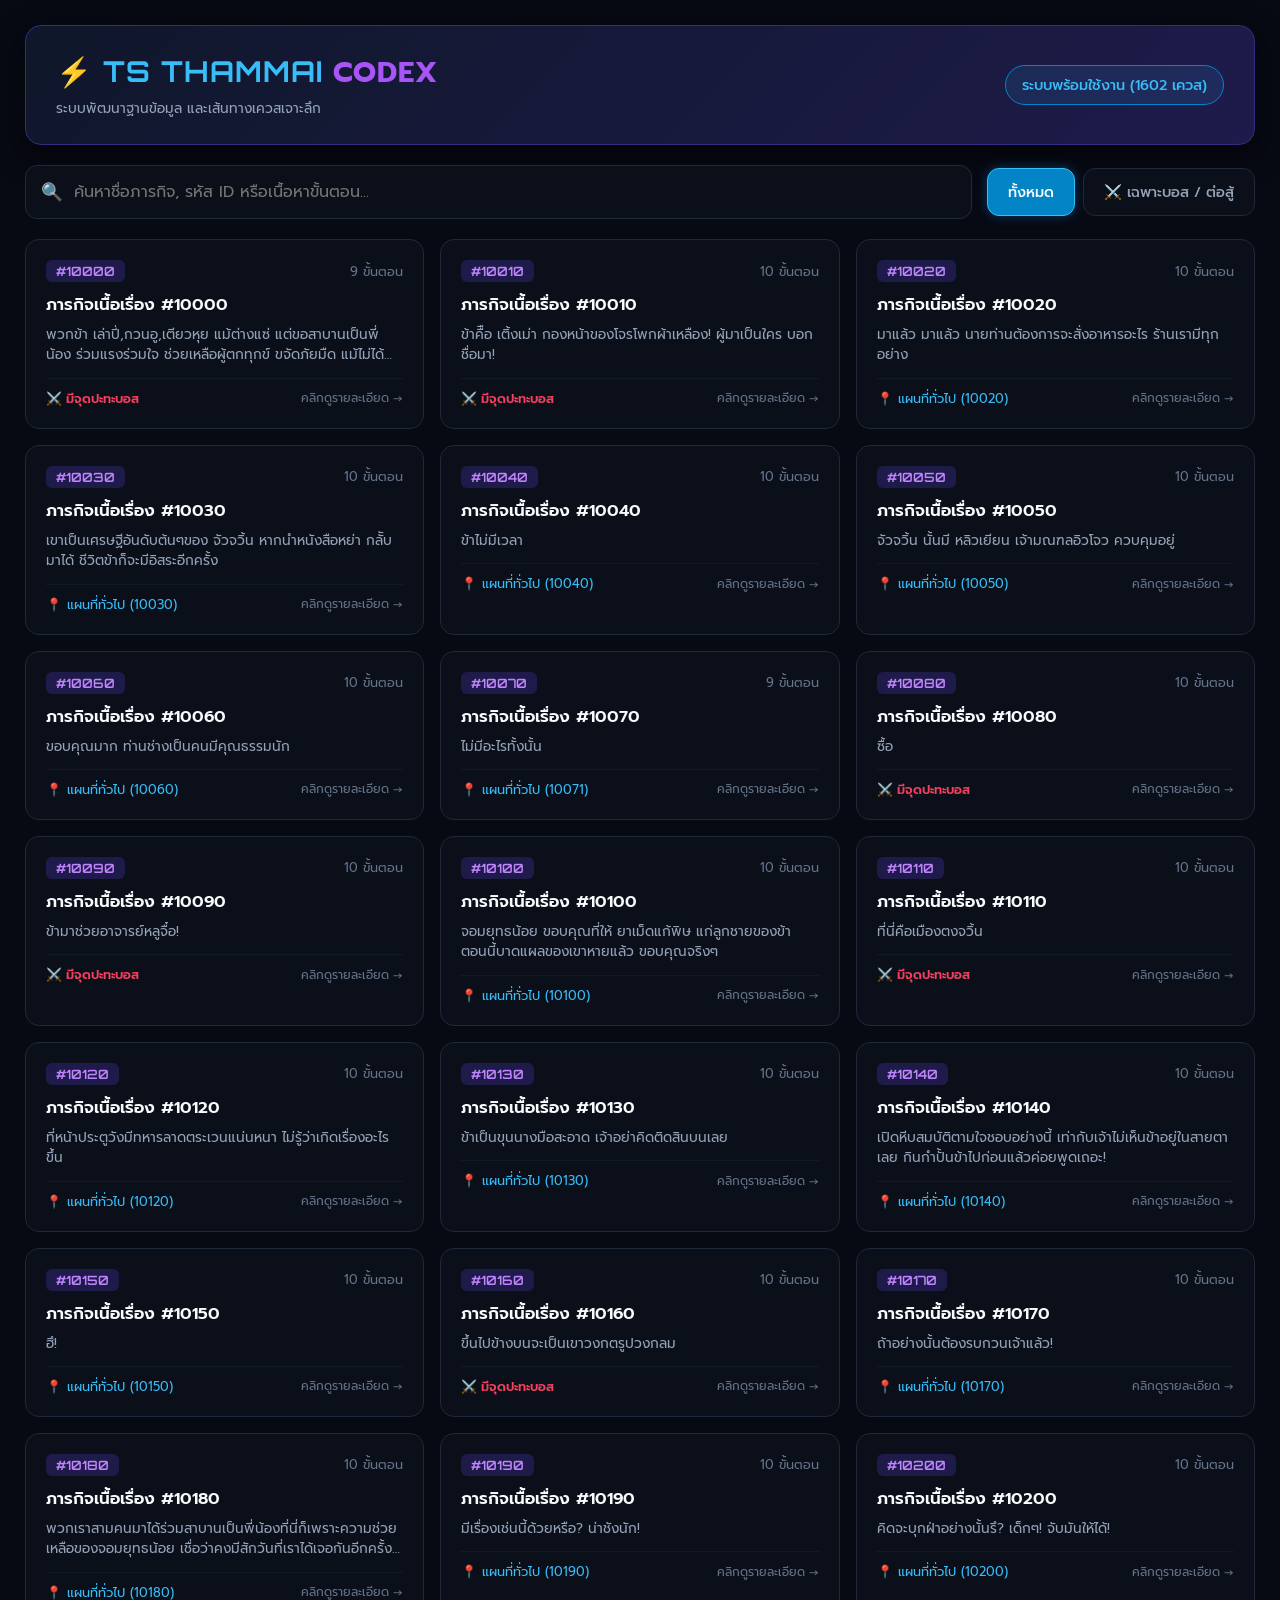
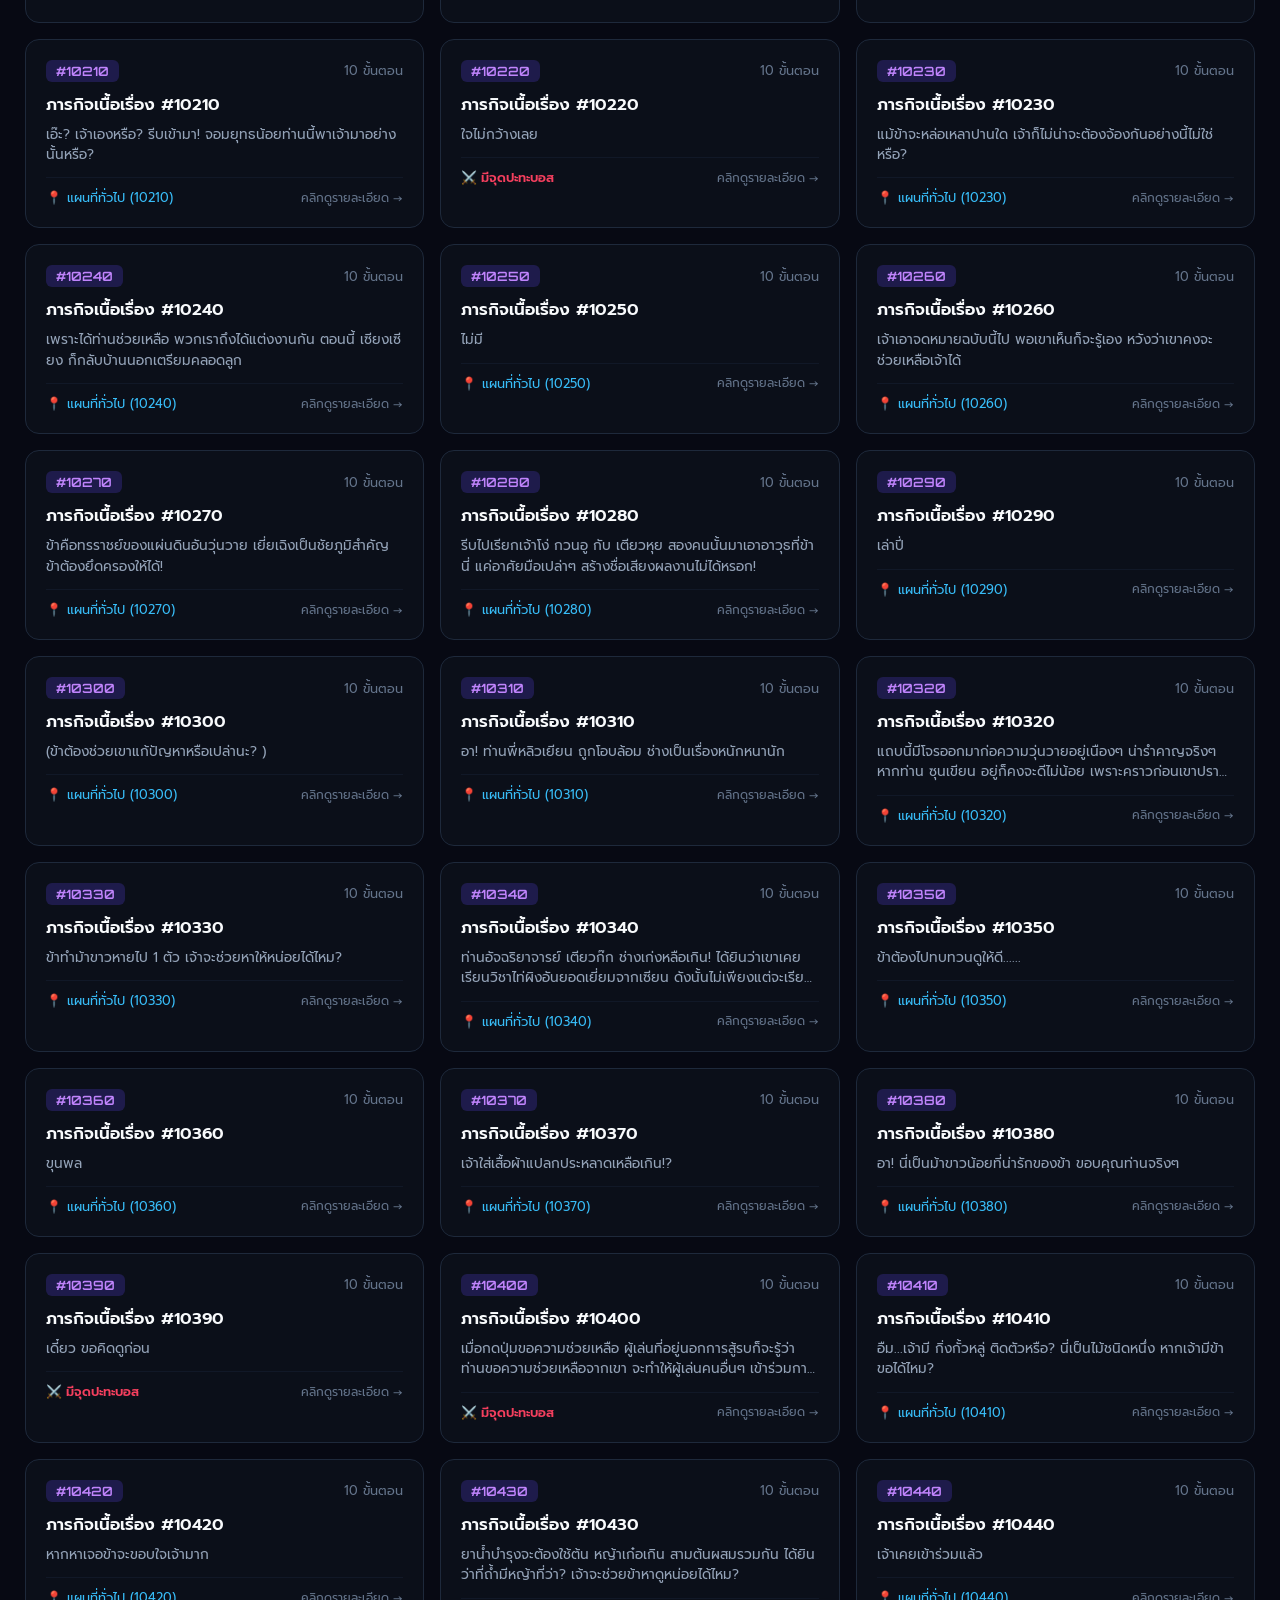
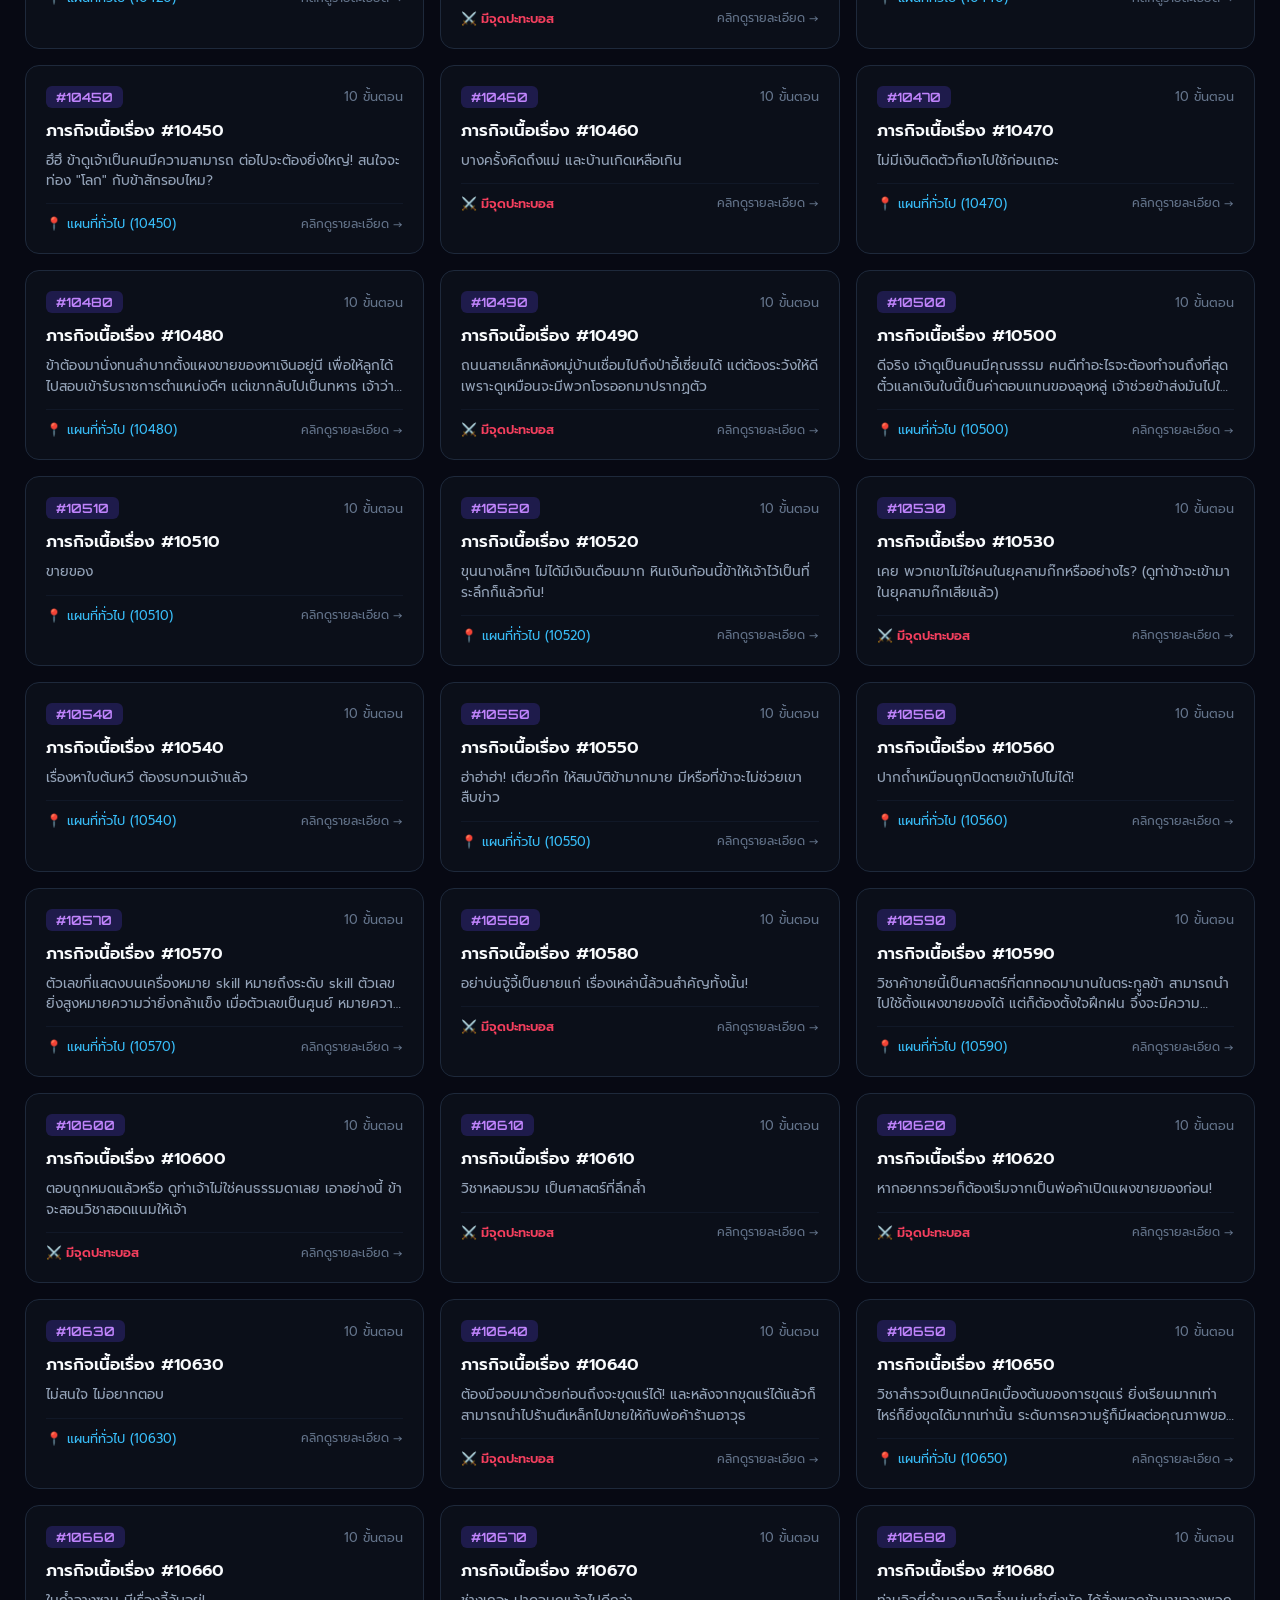
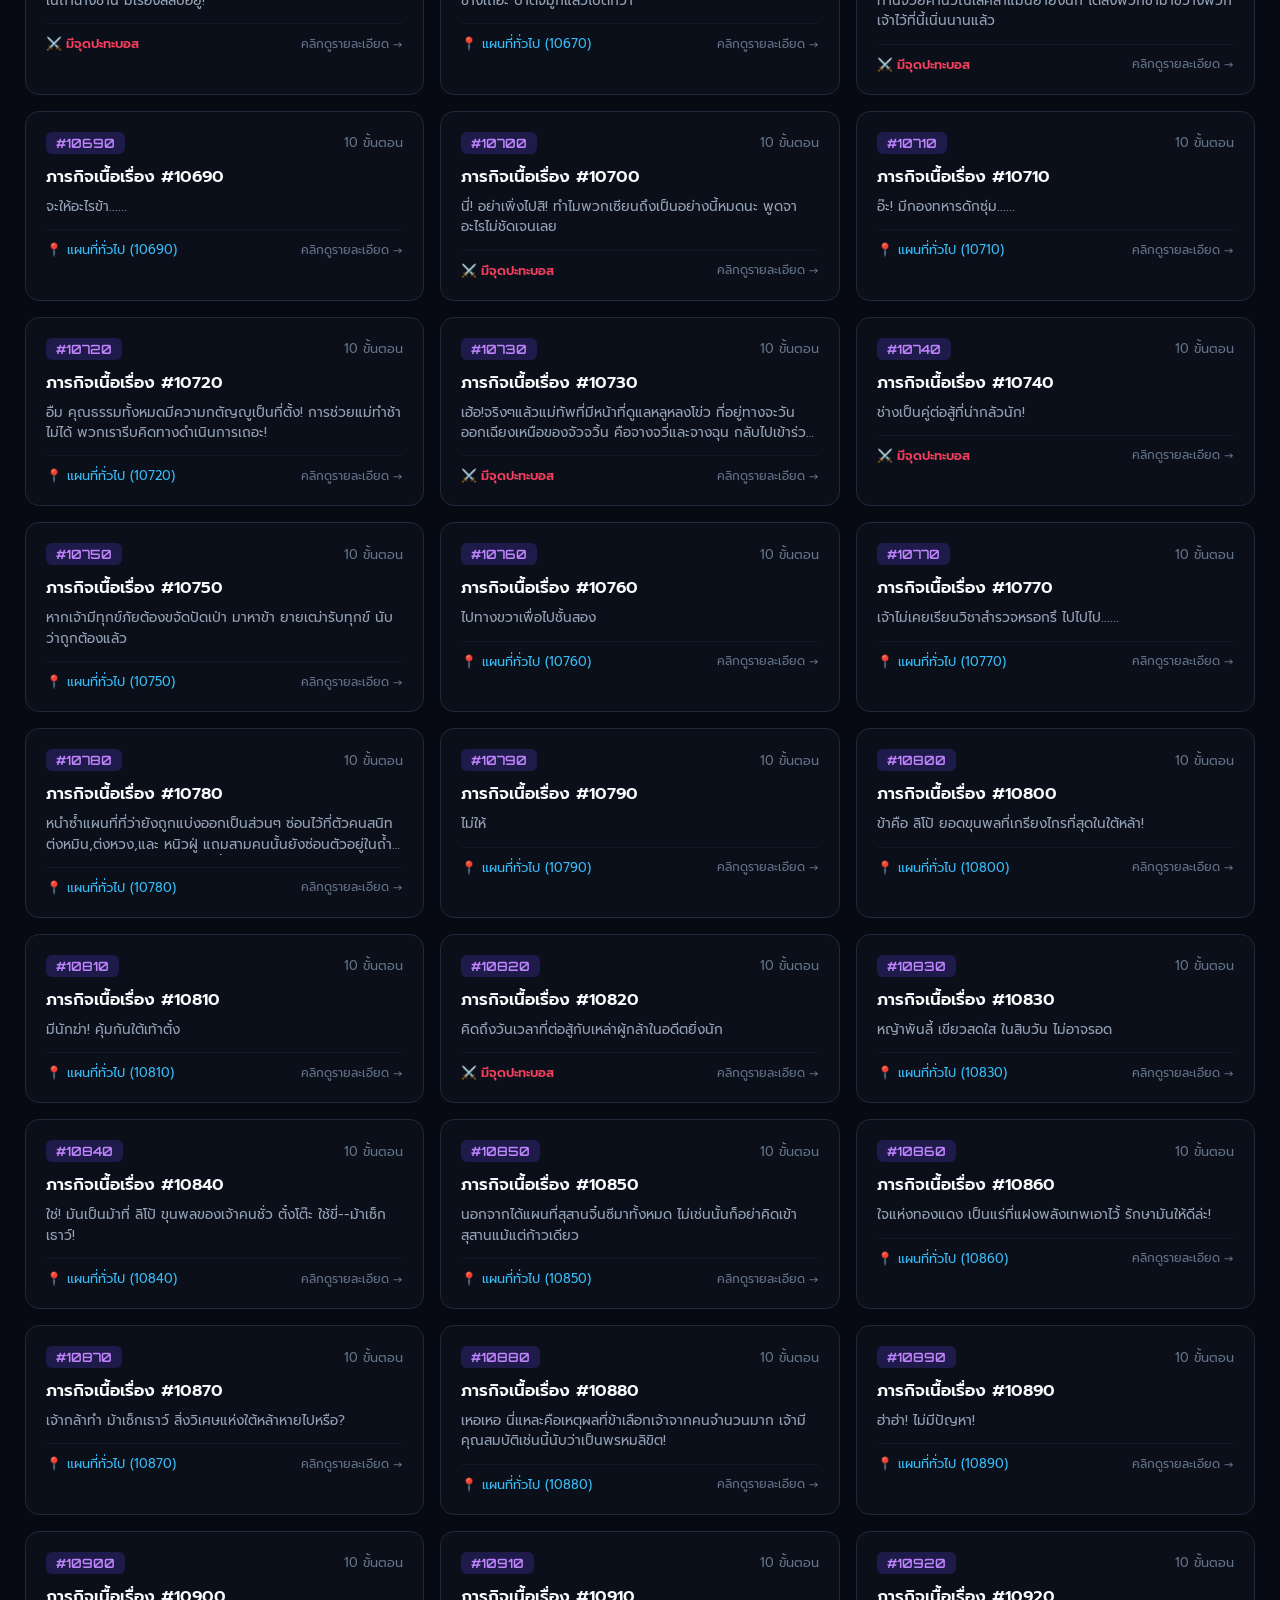
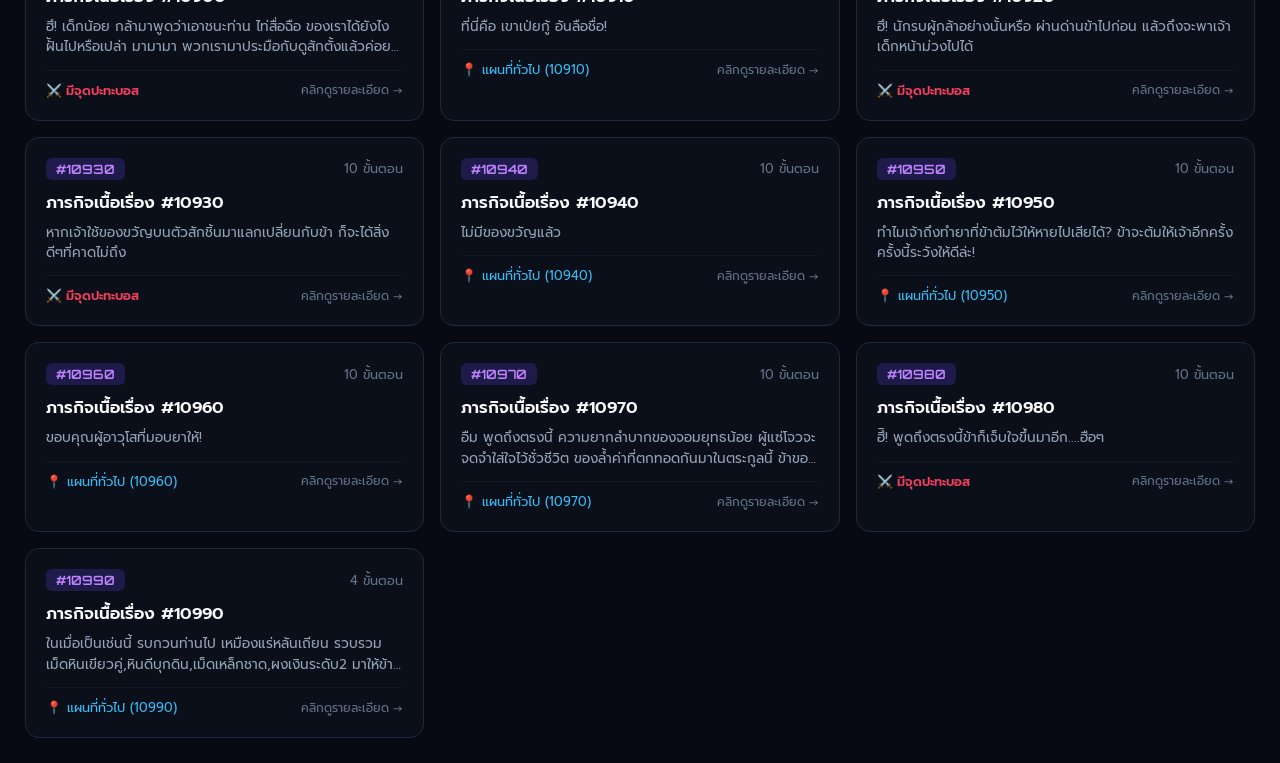
==== commit ccedecdf: "Add files via upload" ====
--- a/index.html
+++ b/index.html
@@ -3,64 +3,51 @@
 <head>
     <meta charset="UTF-8">
     <meta name="viewport" content="width=device-width, initial-scale=1.0">
-    <title>สารานุกรมเควส - TS Arena</title>
+    <title>TS Online - Cyber Quest Codex</title>
     <link rel="stylesheet" href="style.css">
-    <link href="https://fonts.googleapis.com/css2?family=Prompt:wght@300;400;500;600;700&display=swap" rel="stylesheet">
+    <link href="https://fonts.googleapis.com/css2?family=Orbitron:wght@500;700&family=Prompt:wght@300;400;500;600&display=swap" rel="stylesheet">
 </head>
 <body>
-    <!-- แถบหัวเว็บด้านบน -->
-    <header class="top-navbar">
-        <div class="nav-title">
-            <h2>📖 สารานุกรมเควส</h2>
-            <span>TS Arena · ข้อมูลจาก Client</span>
+    <div class="cyber-container">
+        <!-- Header ล้ำๆ -->
+        <header class="cyber-header">
+            <div class="logo-area">
+                <h1>⚡ TS THAMMAI <span>CODEX</span></h1>
+                <p>ระบบพัฒนาฐานข้อมูล และเส้นทางเควสเจาะลึก</p>
+            </div>
+            <div class="header-stats" id="totalStatsCounter">กำลังซิงค์ข้อมูล...</div>
+        </header>
+
+        <!-- ช่องค้นหาและฟิลเตอร์เรืองแสง -->
+        <div class="control-panel">
+            <div class="search-box-cyber">
+                <span class="search-icon">🔍</span>
+                <input type="text" id="searchInput" placeholder="ค้นหาชื่อภารกิจ, รหัส ID หรือเนื้อหาขั้นตอน..." onkeyup="filterQuests()">
+            </div>
+            <div class="filter-pills">
+                <button class="pill-btn active" onclick="setFilter('all', event)">ทั้งหมด</button>
+                <button class="pill-btn" onclick="setFilter('fight', event)">⚔️ เฉพาะบอส / ต่อสู้</button>
+            </div>
         </div>
-        <div class="nav-stats" id="totalStatsCounter">กำลังโหลด...</div>
-    </header>
 
-    <!-- เลย์เอาต์หลักแบ่งซ้าย-ขวา -->
-    <div class="main-container">
-        <!-- คอลัมน์ซ้าย: ช่องค้นหา ตัวกรอง และรายชื่อเควส -->
-        <aside class="left-sidebar">
-            <div class="tabs-switch">
-                <button class="tab-btn active">เควส</button>
-                <button class="tab-btn inactive" onclick="alert('กำลังพัฒนาส่วน NPC ที่สู้')">NPC ที่สู้</button>
+        <!-- พื้นที่แสดงการ์ดเควสแบบ Grid สมัยใหม่ -->
+        <div class="quest-grid-container" id="questGrid">
+            <!-- ข้อมูลจะถูกเรนเดอร์มาที่นี่ -->
+        </div>
+    </div>
+
+    <!-- Modal รายละเอียดแบบ Hologram Popup -->
+    <div id="cyberModal" class="cyber-modal-backdrop" style="display:none;" onclick="closeModalOnOutside(event)">
+        <div class="cyber-modal-box">
+            <div class="modal-top-bar">
+                <span id="modalQuestId" class="modal-id-badge">ID: 00000</span>
+                <button class="cyber-close-btn" onclick="closeModal()">&times;</button>
             </div>
-
-            <div class="search-box-area">
-                <input type="text" id="searchInput" placeholder="พิมพ์ชื่อเควส หรือรหัส..." onkeyup="filterAndSearchQuests()">
+            <h2 id="modalTitle" class="modal-title-text">ชื่อเควส</h2>
+            <div id="modalBodyContent" class="modal-scroll-content">
+                <!-- รายละเอียดสเต็ป -->
             </div>
-
-            <!-- ฟิลเตอร์กรองขั้นสูง -->
-            <div class="filter-box">
-                <div class="filter-row">
-                    <label>จำนวนขั้นตอน</label>
-                    <input type="number" id="minSteps" placeholder="ต่ำสุด" oninput="filterAndSearchQuests()">
-                    <span>-</span>
-                    <input type="number" id="maxSteps" placeholder="สูงสุด" oninput="filterAndSearchQuests()">
-                </div>
-                <div class="filter-row">
-                    <label>จำนวนสู้ต่อไฟต์</label>
-                    <input type="number" id="minFights" placeholder="ต่ำสุด" oninput="filterAndSearchQuests()">
-                    <span>-</span>
-                    <input type="number" id="maxFights" placeholder="สูงสุด" oninput="filterAndSearchQuests()">
-                </div>
-            </div>
-
-            <div class="results-count" id="resultCountText">แสดงทั้งหมด 0 ผลลัพธ์</div>
-
-            <!-- รายการรายชื่อเควสฝั่งซ้าย -->
-            <div class="quest-sidebar-list" id="sidebarQuestList">
-                <!-- รายการจะถูกเติมด้วย JavaScript -->
-            </div>
-        </aside>
-
-        <!-- คอลัมน์ขวา: พื้นที่แสดงรายละเอียดเควสที่เลือก (Timeline) -->
-        <main class="right-content" id="rightDetailArea">
-            <div class="welcome-pane">
-                <h2>👈 กรุณาเลือกเควสจากรายการด้านซ้าย</h2>
-                <p>เพื่อดูขั้นตอนการเดินเควส รายละเอียดแผนที่ และจุดปะทะทั้งหมด</p>
-            </div>
-        </main>
+        </div>
     </div>
 
     <script src="script.js"></script>
--- a/style.css
+++ b/style.css
@@ -1,62 +1,58 @@
 * { box-sizing: border-box; margin: 0; padding: 0; font-family: 'Prompt', sans-serif; }
-body { background: #f4f5f7; color: #333; height: 100vh; display: flex; flex-direction: column; overflow: hidden; }
+body { background: #070913; color: #cbd5e1; min-height: 100vh; padding: 25px; }
 
-/* Top Navbar */
-.top-navbar { background: #1e2229; color: #fff; height: 60px; display: flex; align-items: center; justify-content: space-between; padding: 0 25px; border-bottom: 2px solid #111; }
-.nav-title h2 { font-size: 1.15rem; font-weight: 600; }
-.nav-title span { font-size: 0.75rem; color: #9ca3af; }
-.nav-stats { font-size: 0.85rem; color: #d1d5db; }
+.cyber-container { max-width: 1400px; margin: 0 auto; display: flex; flex-direction: column; gap: 20px; }
 
-/* Main Container Layout */
-.main-container { display: flex; flex-grow: 1; height: calc(100vh - 60px); overflow: hidden; }
+/* Header */
+.cyber-header { background: linear-gradient(135deg, #0f172a 0%, #1e1b4b 100%); border: 1px solid #312e81; border-radius: 16px; padding: 25px 30px; display: flex; justify-content: space-between; align-items: center; box-shadow: 0 10px 30px rgba(0,0,0,0.5); }
+.logo-area h1 { font-family: 'Orbitron', sans-serif; font-size: 1.8rem; color: #38bdf8; letter-spacing: 1px; }
+.logo-area h1 span { color: #a855f7; }
+.logo-area p { font-size: 0.85rem; color: #94a3b8; margin-top: 4px; }
+.header-stats { background: rgba(56, 189, 248, 0.1); border: 1px solid #0284c7; color: #38bdf8; padding: 8px 16px; border-radius: 30px; font-size: 0.9rem; font-weight: 500; }
 
-/* Left Sidebar */
-.left-sidebar { width: 360px; background: #eef0f3; border-right: 1px solid #d1d5db; display: flex; flex-direction: column; padding: 15px; }
-.tabs-switch { display: flex; gap: 5px; margin-bottom: 12px; }
-.tab-btn { flex: 1; padding: 8px; border: none; border-radius: 6px; font-weight: 600; cursor: pointer; font-size: 0.9rem; }
-.tab-btn.active { background: #fff; color: #111; box-shadow: 0 1px 3px rgba(0,0,0,0.1); }
-.tab-btn.inactive { background: #e0e2e6; color: #6b7280; }
+/* Control Panel */
+.control-panel { display: flex; gap: 15px; align-items: center; flex-wrap: wrap; }
+.search-box-cyber { flex-grow: 1; position: relative; display: flex; align-items: center; }
+.search-icon { position: absolute; left: 16px; font-size: 1.1rem; }
+.search-box-cyber input { width: 100%; background: #0b0f19; border: 1px solid #1e293b; padding: 14px 20px 14px 48px; border-radius: 12px; color: #fff; font-size: 1rem; outline: none; transition: all 0.3s; }
+.search-box-cyber input:focus { border-color: #38bdf8; box-shadow: 0 0 15px rgba(56, 189, 248, 0.2); }
 
-.search-box-area input { width: 100%; padding: 10px 14px; border: 1px solid #cbd5e1; border-radius: 6px; font-size: 0.9rem; outline: none; background: #fff; margin-bottom: 10px; }
-.search-box-area input:focus { border-color: #3b82f6; }
+.filter-pills { display: flex; gap: 8px; }
+.pill-btn { background: #0b0f19; border: 1px solid #1e293b; color: #94a3b8; padding: 12px 20px; border-radius: 12px; font-size: 0.9rem; font-weight: 500; cursor: pointer; transition: all 0.2s; }
+.pill-btn:hover, .pill-btn.active { background: #0284c7; border-color: #38bdf8; color: #fff; box-shadow: 0 0 12px rgba(2, 132, 199, 0.4); }
 
-/* Filter Box */
-.filter-box { background: #e4e7ec; padding: 10px; border-radius: 6px; margin-bottom: 10px; font-size: 0.8rem; }
-.filter-row { display: flex; align-items: center; gap: 6px; margin-bottom: 6px; }
-.filter-row:last-child { margin-bottom: 0; }
-.filter-row label { width: 90px; color: #4b5563; }
-.filter-row input { width: 65px; padding: 4px 6px; border: 1px solid #cbd5e1; border-radius: 4px; text-align: center; background: #fff; }
-.filter-row span { color: #6b7280; }
+/* Quest Grid Layout */
+.quest-grid-container { display: grid; grid-template-columns: repeat(auto-fill, minmax(320px, 1fr)); gap: 16px; }
+.cyber-card { background: #0b0f19; border: 1px solid #1e293b; border-radius: 14px; padding: 20px; cursor: pointer; transition: all 0.25s ease; position: relative; overflow: hidden; }
+.cyber-card::before { content: ''; position: absolute; top: 0; left: 0; width: 4px; height: 100%; background: #38bdf8; opacity: 0; transition: opacity 0.2s; }
+.cyber-card:hover { border-color: #38bdf8; transform: translateY(-3px); box-shadow: 0 10px 25px rgba(56, 189, 248, 0.1); }
+.cyber-card:hover::before { opacity: 1; }
 
-.results-count { font-size: 0.8rem; color: #6b7280; margin-bottom: 8px; }
+.card-top { display: flex; justify-content: space-between; align-items: center; margin-bottom: 10px; }
+.card-id { background: #1e1b4b; color: #c084fc; padding: 3px 10px; border-radius: 6px; font-size: 0.8rem; font-family: 'Orbitron', sans-serif; font-weight: 600; }
+.card-steps-count { font-size: 0.8rem; color: #64748b; }
+.cyber-card h3 { color: #f8fafc; font-size: 1.05rem; margin-bottom: 8px; font-weight: 600; }
+.card-snippet { font-size: 0.85rem; color: #94a3b8; line-height: 1.5; margin-bottom: 12px; display: -webkit-box; -webkit-line-clamp: 2; -webkit-box-orient: vertical; overflow: hidden; }
+.card-footer { display: flex; justify-content: space-between; align-items: center; font-size: 0.8rem; border-top: 1px solid #111827; pt: 10px; padding-top: 10px; }
+.map-tag { color: #38bdf8; }
+.fight-tag { color: #f43f5e; font-weight: 600; }
 
-/* Sidebar Quest List */
-.quest-sidebar-list { flex-grow: 1; overflow-y: auto; display: flex; flex-direction: column; gap: 6px; padding-right: 4px; }
-.sidebar-item { background: #fff; padding: 10px 12px; border-radius: 6px; border: 1px solid #e2e8f0; cursor: pointer; transition: all 0.15s; }
-.sidebar-item:hover { border-color: #94a3b8; background: #fafafa; }
-.sidebar-item.selected { border-color: #3b82f6; background: #eff6ff; box-shadow: 0 0 0 1px #3b82f6; }
-.sidebar-item h4 { font-size: 0.95rem; color: #1e293b; margin-bottom: 2px; }
-.sidebar-item span { font-size: 0.75rem; color: #64748b; }
+/* Modal Popup */
+.cyber-modal-backdrop { position: fixed; top: 0; left: 0; width: 100vw; height: 100vh; background: rgba(3, 7, 18, 0.8); backdrop-filter: blur(8px); display: flex; justify-content: center; align-items: center; z-index: 1000; padding: 20px; }
+.cyber-modal-box { background: #0b0f19; border: 1px solid #38bdf8; width: 750px; max-height: 85vh; border-radius: 20px; display: flex; flex-direction: column; box-shadow: 0 0 40px rgba(56, 189, 248, 0.15); overflow: hidden; animation: modalPop 0.2s ease-out; }
+@keyframes modalPop { from { transform: scale(0.95); opacity: 0; } to { transform: scale(1); opacity: 1; } }
 
-/* Right Content Area (Timeline) */
-.right-content { flex-grow: 1; background: #fdfdfd; padding: 30px; overflow-y: auto; }
-.welcome-pane { display: flex; flex-direction: column; align-items: center; justify-content: center; height: 100%; color: #94a3b8; text-align: center; }
-.welcome-pane h2 { font-size: 1.3rem; margin-bottom: 8px; color: #64748b; }
+.modal-top-bar { padding: 20px 25px 0 25px; display: flex; justify-content: space-between; align-items: center; }
+.modal-id-badge { background: #1e1b4b; color: #c084fc; padding: 4px 12px; border-radius: 8px; font-family: 'Orbitron', sans-serif; font-size: 0.85rem; }
+.cyber-close-btn { background: none; border: none; color: #94a3b8; font-size: 2rem; cursor: pointer; transition: color 0.2s; }
+.cyber-close-btn:hover { color: #fff; }
+.modal-title-text { padding: 10px 25px; color: #38bdf8; font-size: 1.4rem; font-weight: 600; border-bottom: 1px solid #1e293b; }
+.modal-scroll-content { padding: 25px; overflow-y: auto; flex-grow: 1; display: flex; flex-direction: column; gap: 14px; }
 
-/* Quest Detail Header */
-.detail-header { margin-bottom: 20px; border-bottom: 1px solid #e2e8f0; padding-bottom: 15px; }
-.detail-meta-id { font-size: 0.8rem; color: #64748b; font-weight: 600; text-transform: uppercase; margin-bottom: 4px; }
-.detail-header h1 { font-size: 1.8rem; color: #0f172a; font-weight: 700; margin-bottom: 8px; }
-.detail-sub-info { font-size: 0.85rem; color: #475569; }
-
-/* Prerequisite Box */
-.prereq-box { background: #f8fafc; border-left: 4px solid #cbd5e1; padding: 12px 15px; border-radius: 0 6px 6px 0; font-size: 0.88rem; color: #334155; margin-bottom: 25px; }
-
-/* Timeline Steps */
-.timeline-title { font-size: 1.05rem; font-weight: 600; color: #1e293b; margin-bottom: 15px; }
-.timeline-container { display: flex; flex-direction: column; gap: 12px; }
-.timeline-step-card { background: #fff; border: 1px solid #e2e8f0; border-radius: 8px; padding: 15px 20px; display: flex; gap: 15px; align-items: flex-start; box-shadow: 0 1px 2px rgba(0,0,0,0.02); }
-.step-number-circle { background: #10b981; color: #fff; width: 28px; height: 28px; border-radius: 50%; display: flex; align-items: center; justify-content: center; font-size: 0.85rem; font-weight: 600; flex-shrink: 0; margin-top: 2px; }
-.step-body-content h4 { font-size: 0.95rem; color: #0f172a; margin-bottom: 4px; font-weight: 600; }
-.step-body-content p { font-size: 0.85rem; color: #475569; margin-bottom: 6px; }
-.step-map-badge { display: inline-flex; align-items: center; gap: 4px; font-size: 0.78rem; color: #0369a1; background: #e0f2fe; padding: 3px 8px; border-radius: 4px; font-weight: 500; }+/* Modal Steps Styling */
+.modal-step-card { background: #111827; border: 1px solid #1f2937; border-radius: 12px; padding: 16px; }
+.step-header-row { display: flex; justify-content: space-between; margin-bottom: 6px; font-size: 0.85rem; }
+.step-num { color: #a855f7; font-weight: 600; font-family: 'Orbitron', sans-serif; }
+.step-type-badge { color: #38bdf8; }
+.step-action-text { color: #e2e8f0; font-size: 0.95rem; margin-bottom: 8px; line-height: 1.5; }
+.step-map-info { font-size: 0.82rem; color: #94a3b8; background: #070913; padding: 6px 10px; border-radius: 6px; display: inline-block; }
